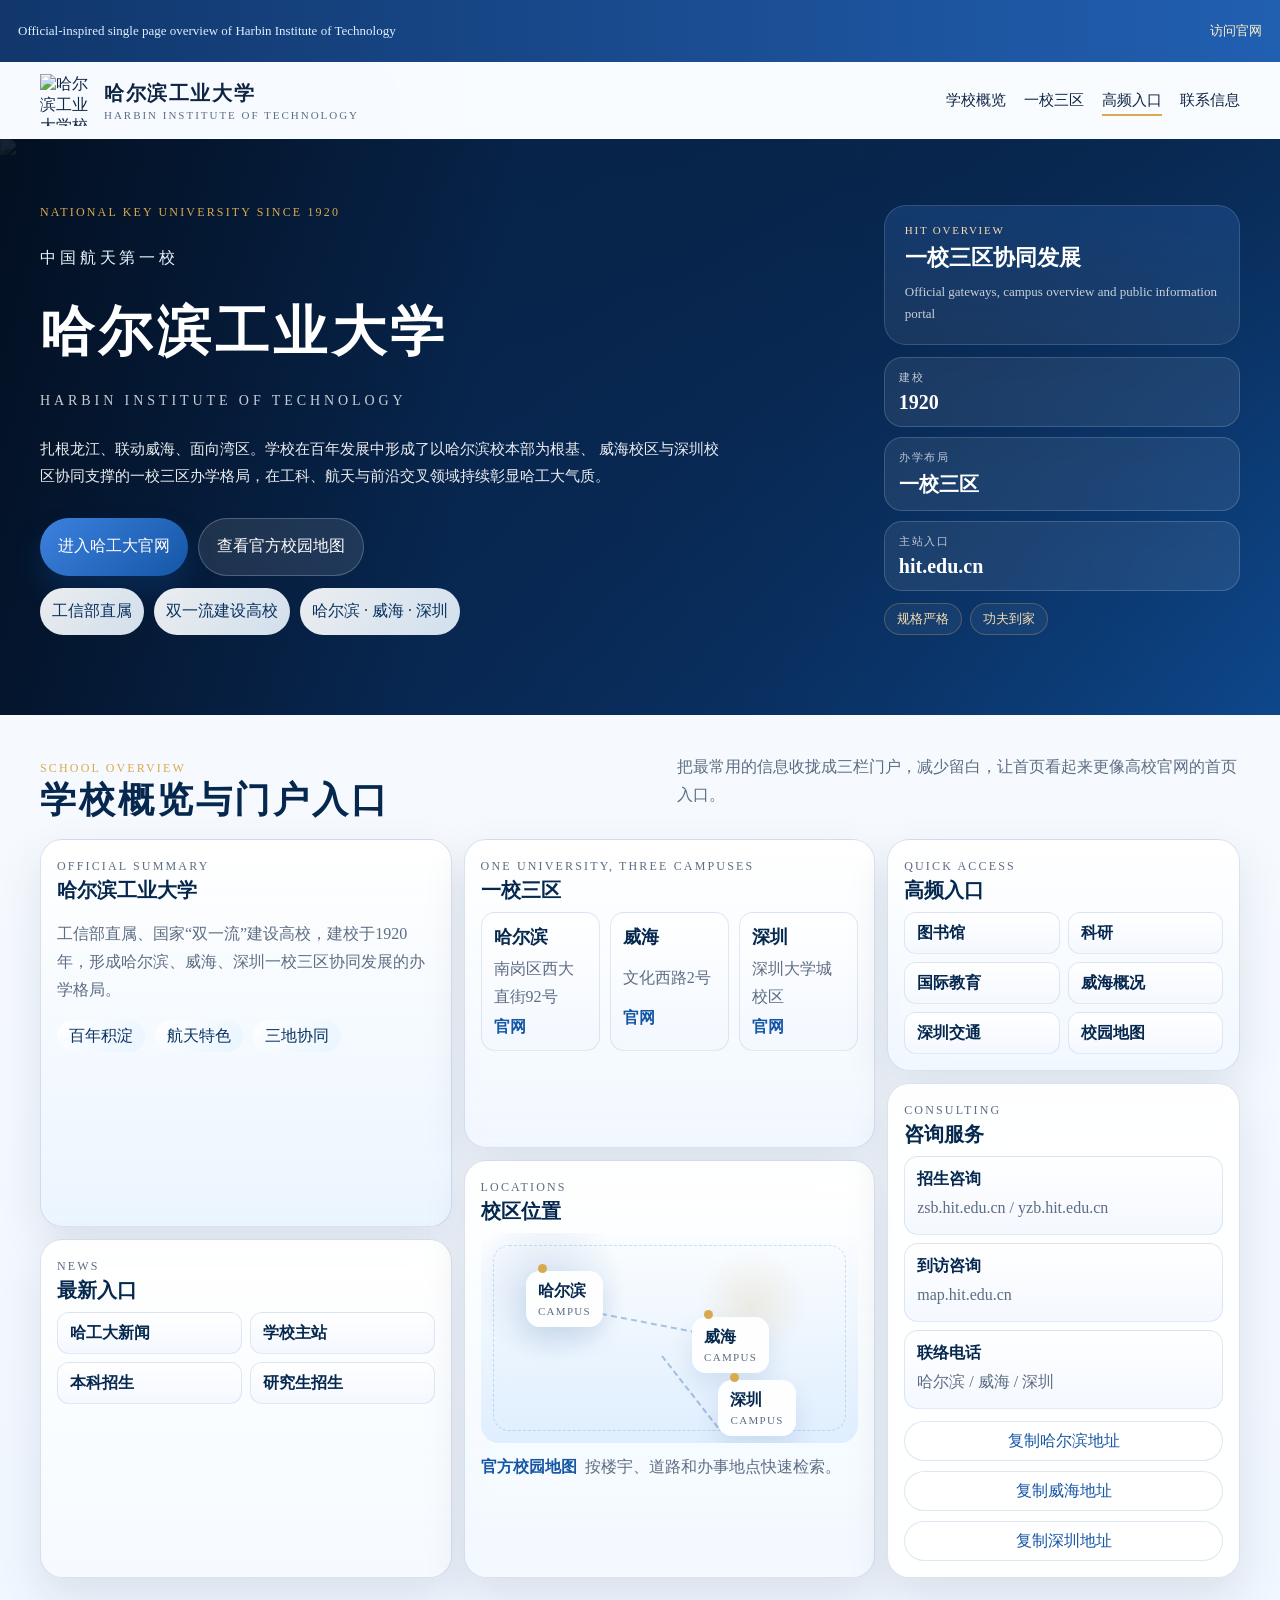
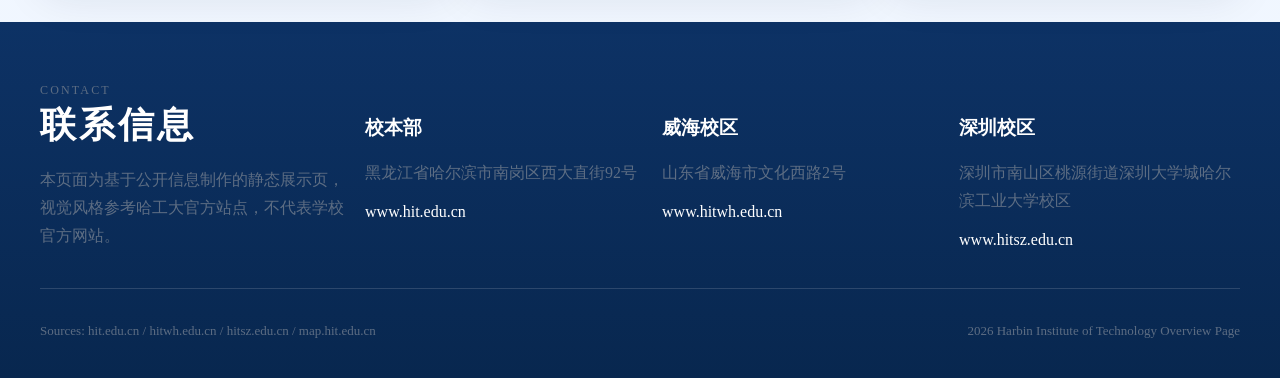
==== index.html @ 6b131be8 "Initial commit: HIT intro site" ====
<!DOCTYPE html>
<html lang="zh-CN">
<head>
  <meta charset="UTF-8">
  <meta name="viewport" content="width=device-width, initial-scale=1.0">
  <title>哈尔滨工业大学 | 一校三区总览</title>
  <meta
    name="description"
    content="基于哈尔滨工业大学官方公开信息与公开素材制作的一校三区宣传总览页，涵盖哈尔滨、威海、深圳三地校区。"
  >
  <link rel="preconnect" href="https://www.hit.edu.cn">
  <link rel="preconnect" href="https://www.hitwh.edu.cn">
  <link rel="preconnect" href="https://www.hitsz.edu.cn">
  <link rel="stylesheet" href="./style.css">
</head>
<body>
  <header class="site-header" id="top">
    <div class="topbar">
      <p>Official-inspired single page overview of Harbin Institute of Technology</p>
      <a href="https://www.hit.edu.cn/" target="_blank" rel="noreferrer">访问官网</a>
    </div>
    <div class="nav-shell">
      <a class="brand" href="#top" aria-label="哈尔滨工业大学首页">
        <img
          src="https://www.hit.edu.cn/_upload/site/00/ee/238/logo.png"
          alt="哈尔滨工业大学校徽"
        >
        <div class="brand-copy">
          <strong>哈尔滨工业大学</strong>
          <span>Harbin Institute of Technology</span>
        </div>
      </a>
      <button class="nav-toggle" type="button" aria-expanded="false" aria-controls="site-nav">
        <span></span>
        <span></span>
        <span></span>
      </button>
      <nav class="site-nav" id="site-nav" aria-label="主导航">
        <a href="#overview">学校概览</a>
        <a href="#campuses">一校三区</a>
        <a href="#services">高频入口</a>
        <a href="#contact">联系信息</a>
      </nav>
    </div>
  </header>

  <main>
    <section class="hero">
      <div class="hero-backdrop">
        <img
          src="https://www.hit.edu.cn/_upload/article/images/3a/12/6e92f5e040df91ce150f97f386da/81c88585-7622-4dee-89ce-8b0ad4e22928.jpg"
          alt="哈尔滨工业大学校园风貌"
        >
      </div>
      <div class="hero-overlay"></div>
      <div class="hero-grid"></div>
      <div class="hero-content section-shell">
        <div class="hero-copyblock">
          <p class="eyebrow">National Key University Since 1920</p>
          <p class="hero-kicker">中国航天第一校</p>
          <h1>哈尔滨工业大学</h1>
          <p class="hero-en">Harbin Institute of Technology</p>
          <p class="hero-copy">
            扎根龙江、联动威海、面向湾区。学校在百年发展中形成了以哈尔滨校本部为根基、
            威海校区与深圳校区协同支撑的一校三区办学格局，在工科、航天与前沿交叉领域持续彰显哈工大气质。
          </p>
          <div class="hero-actions">
            <a class="button button-primary" href="https://www.hit.edu.cn/" target="_blank" rel="noreferrer">进入哈工大官网</a>
            <a class="button button-secondary" href="https://map.hit.edu.cn/" target="_blank" rel="noreferrer">查看官方校园地图</a>
          </div>
          <div class="hero-badges">
            <span>工信部直属</span>
            <span>双一流建设高校</span>
            <span>哈尔滨 · 威海 · 深圳</span>
          </div>
        </div>
        <aside class="hero-aside">
          <div class="hero-plaque">
            <p>HIT Overview</p>
            <strong>一校三区协同发展</strong>
            <span>Official gateways, campus overview and public information portal</span>
          </div>
          <dl class="hero-metrics">
            <div>
              <dt>建校</dt>
              <dd>1920</dd>
            </div>
            <div>
              <dt>办学布局</dt>
              <dd>一校三区</dd>
            </div>
            <div>
              <dt>主站入口</dt>
              <dd>hit.edu.cn</dd>
            </div>
          </dl>
          <div class="hero-ribbon">
            <span>规格严格</span>
            <span>功夫到家</span>
          </div>
        </aside>
      </div>
    </section>

    <section class="section portal-hub" id="overview">
      <div class="section-shell">
        <div class="section-heading split compact-heading">
          <div>
            <p class="section-tag">School Overview</p>
            <h2>学校概览与门户入口</h2>
          </div>
          <p>把最常用的信息收拢成三栏门户，减少留白，让首页看起来更像高校官网的首页入口。</p>
        </div>
        <div class="portal-hub-grid">
          <div class="hub-column hub-left">
            <article class="hub-card intro-card">
              <p class="section-tag">Official Summary</p>
              <h3>哈尔滨工业大学</h3>
              <p>
                工信部直属、国家“双一流”建设高校，建校于1920年，形成哈尔滨、威海、深圳一校三区协同发展的办学格局。
              </p>
              <div class="hero-badges compact">
                <span>百年积淀</span>
                <span>航天特色</span>
                <span>三地协同</span>
              </div>
            </article>
            <article class="hub-card news-card">
              <p class="section-tag">News</p>
              <h3>最新入口</h3>
              <div class="mini-link-list">
                <a href="https://today.hit.edu.cn/" target="_blank" rel="noreferrer">哈工大新闻</a>
                <a href="https://www.hit.edu.cn/" target="_blank" rel="noreferrer">学校主站</a>
                <a href="https://zsb.hit.edu.cn/" target="_blank" rel="noreferrer">本科招生</a>
                <a href="https://yzb.hit.edu.cn/" target="_blank" rel="noreferrer">研究生招生</a>
              </div>
            </article>
          </div>

          <div class="hub-column hub-center" id="campuses">
            <article class="hub-card campus-overview-card">
              <p class="section-tag">One University, Three Campuses</p>
              <h3>一校三区</h3>
              <div class="campus-grid compact-campus">
                <div class="campus-chip">
                  <strong>哈尔滨</strong>
                  <span>南岗区西大直街92号</span>
                  <a href="https://www.hit.edu.cn/" target="_blank" rel="noreferrer">官网</a>
                </div>
                <div class="campus-chip">
                  <strong>威海</strong>
                  <span>文化西路2号</span>
                  <a href="https://www.hitwh.edu.cn/" target="_blank" rel="noreferrer">官网</a>
                </div>
                <div class="campus-chip">
                  <strong>深圳</strong>
                  <span>深圳大学城校区</span>
                  <a href="https://www.hitsz.edu.cn/" target="_blank" rel="noreferrer">官网</a>
                </div>
              </div>
            </article>
            <article class="hub-card map-card compact-map" id="locations">
              <p class="section-tag">Locations</p>
              <h3>校区位置</h3>
              <div class="map-surface compact-surface" aria-hidden="true">
                <span class="route route-one"></span>
                <span class="route route-two"></span>
                <div class="map-node harbin">
                  <strong>哈尔滨</strong>
                  <span>Campus</span>
                </div>
                <div class="map-node weihai">
                  <strong>威海</strong>
                  <span>Campus</span>
                </div>
                <div class="map-node shenzhen">
                  <strong>深圳</strong>
                  <span>Campus</span>
                </div>
              </div>
              <div class="map-notes compact-notes">
                <a href="https://map.hit.edu.cn/" target="_blank" rel="noreferrer">官方校园地图</a>
                <span>按楼宇、道路和办事地点快速检索。</span>
              </div>
            </article>
          </div>

          <div class="hub-column hub-right" id="services">
            <article class="hub-card service-card">
              <p class="section-tag">Quick Access</p>
              <h3>高频入口</h3>
              <div class="quick-grid">
                <a href="https://lib.hit.edu.cn/" target="_blank" rel="noreferrer">图书馆</a>
                <a href="https://keyan.hit.edu.cn/" target="_blank" rel="noreferrer">科研</a>
                <a href="https://www.international.hit.edu.cn/" target="_blank" rel="noreferrer">国际教育</a>
                <a href="https://www.hitwh.edu.cn/xqgk/list.htm" target="_blank" rel="noreferrer">威海概况</a>
                <a href="https://www.hitsz.edu.cn/main.htm" target="_blank" rel="noreferrer">深圳交通</a>
                <a href="https://map.hit.edu.cn/" target="_blank" rel="noreferrer">校园地图</a>
              </div>
            </article>
            <article class="hub-card consult-card">
              <p class="section-tag">Consulting</p>
              <h3>咨询服务</h3>
              <div class="service-list compact-list">
                <div>
                  <strong>招生咨询</strong>
                  <span>zsb.hit.edu.cn / yzb.hit.edu.cn</span>
                </div>
                <div>
                  <strong>到访咨询</strong>
                  <span>map.hit.edu.cn</span>
                </div>
                <div>
                  <strong>联络电话</strong>
                  <span>哈尔滨 / 威海 / 深圳</span>
                </div>
              </div>
              <div class="campus-links compact-links">
                <button class="text-action copy-address" type="button" data-address="黑龙江省哈尔滨市南岗区西大直街92号">复制哈尔滨地址</button>
                <button class="text-action copy-address" type="button" data-address="山东省威海市文化西路2号">复制威海地址</button>
                <button class="text-action copy-address" type="button" data-address="深圳市南山区桃源街道深圳大学城哈尔滨工业大学校区">复制深圳地址</button>
              </div>
            </article>
          </div>
        </div>
      </div>
    </section>
  </main>

  <footer class="site-footer" id="contact">
    <div class="section-shell footer-grid">
      <div>
        <p class="section-tag">Contact</p>
        <h2>联系信息</h2>
        <p>
          本页面为基于公开信息制作的静态展示页，视觉风格参考哈工大官方站点，不代表学校官方网站。
        </p>
      </div>
      <div class="footer-column">
        <h3>校本部</h3>
        <p>黑龙江省哈尔滨市南岗区西大直街92号</p>
        <a href="https://www.hit.edu.cn/" target="_blank" rel="noreferrer">www.hit.edu.cn</a>
      </div>
      <div class="footer-column">
        <h3>威海校区</h3>
        <p>山东省威海市文化西路2号</p>
        <a href="https://www.hitwh.edu.cn/" target="_blank" rel="noreferrer">www.hitwh.edu.cn</a>
      </div>
      <div class="footer-column">
        <h3>深圳校区</h3>
        <p>深圳市南山区桃源街道深圳大学城哈尔滨工业大学校区</p>
        <a href="https://www.hitsz.edu.cn/" target="_blank" rel="noreferrer">www.hitsz.edu.cn</a>
      </div>
    </div>
    <div class="footer-bottom section-shell">
      <p>Sources: hit.edu.cn / hitwh.edu.cn / hitsz.edu.cn / map.hit.edu.cn</p>
      <p><span id="year"></span> Harbin Institute of Technology Overview Page</p>
    </div>
  </footer>

  <button class="back-to-top" type="button" aria-label="回到顶部">TOP</button>

  <script src="./script.js"></script>
</body>
</html>
---- style.css ----
:root {
  --hit-blue: #1556a6;
  --hit-blue-deep: #06284f;
  --hit-blue-soft: #3c81de;
  --hit-gold: #d9a94f;
  --hit-gold-soft: #f6ddb0;
  --hit-cyan: #48bfd9;
  --ink: #102543;
  --muted: #5d6d83;
  --line: rgba(14, 62, 125, 0.14);
  --surface: rgba(255, 255, 255, 0.92);
  --surface-strong: #ffffff;
  --shadow: 0 18px 44px rgba(10, 30, 60, 0.10);
  --radius-lg: 22px;
  --radius-md: 16px;
  --shell: min(1200px, calc(100vw - 28px));
}

* { box-sizing: border-box; }
html { scroll-behavior: smooth; }
body {
  margin: 0;
  color: var(--ink);
  font-family: "Noto Serif SC", "Source Han Serif SC", "Songti SC", "STSong", serif;
  background:
    radial-gradient(circle at 14% 8%, rgba(60, 129, 222, 0.18), transparent 24%),
    radial-gradient(circle at 84% 12%, rgba(72, 191, 217, 0.14), transparent 20%),
    linear-gradient(180deg, #fbfdff 0%, #eef5ff 100%);
}
a { color: inherit; text-decoration: none; }
img { display: block; max-width: 100%; }
button { font: inherit; }

.section-shell {
  width: var(--shell);
  margin: 0 auto;
}

.topbar {
  display: flex;
  justify-content: space-between;
  align-items: center;
  gap: 16px;
  padding: 10px 18px;
  font-size: 13px;
  color: #def0ff;
  background: linear-gradient(90deg, #11376c, #215fb1);
}
.topbar a { color: #fff2c5; }

.site-header {
  position: sticky;
  top: 0;
  z-index: 20;
  backdrop-filter: blur(16px);
  background: rgba(249, 252, 255, 0.92);
  border-bottom: 1px solid rgba(255, 255, 255, 0.6);
}

.nav-shell {
  width: var(--shell);
  margin: 0 auto;
  display: flex;
  align-items: center;
  justify-content: space-between;
  gap: 18px;
  padding: 12px 0;
}

.brand {
  display: flex;
  align-items: center;
  gap: 12px;
}
.brand img {
  width: 52px;
  height: 52px;
  object-fit: contain;
}
.brand-copy {
  display: flex;
  flex-direction: column;
  gap: 2px;
}
.brand-copy strong {
  font-size: 20px;
  letter-spacing: 0.08em;
}
.brand-copy span {
  font-size: 11px;
  color: var(--muted);
  letter-spacing: 0.18em;
  text-transform: uppercase;
}

.site-nav {
  display: flex;
  align-items: center;
  gap: 18px;
}
.site-nav a {
  position: relative;
  padding: 6px 0;
  font-size: 15px;
}
.site-nav a::after {
  content: "";
  position: absolute;
  left: 0;
  bottom: 0;
  width: 100%;
  height: 2px;
  background: var(--hit-gold);
  transform: scaleX(0);
  transform-origin: left;
  transition: transform 0.25s ease;
}
.site-nav a:hover::after, .site-nav a.is-current::after { transform: scaleX(1); }

.nav-toggle {
  display: none;
  width: 46px;
  height: 46px;
  border: 0;
  border-radius: 50%;
  background: rgba(21, 86, 166, 0.08);
}
.nav-toggle span {
  display: block;
  width: 20px;
  height: 2px;
  margin: 4px auto;
  background: var(--hit-blue);
}

.hero {
  position: relative;
  min-height: 64vh;
  overflow: hidden;
  background: linear-gradient(145deg, #041427, #0a2f5d 58%, #0f4f99);
}
.hero-backdrop,
.hero-overlay,
.hero-grid,
.hero-backdrop img { position: absolute; inset: 0; }
.hero-backdrop img {
  width: 100%;
  height: 100%;
  object-fit: cover;
  filter: saturate(0.95) contrast(1.06) brightness(0.92);
}
.hero-overlay {
  background:
    linear-gradient(100deg, rgba(3, 15, 33, 0.9) 0%, rgba(7, 37, 78, 0.72) 38%, rgba(7, 37, 78, 0.18) 100%),
    linear-gradient(180deg, rgba(2, 8, 17, 0.1), transparent 60%);
}
.hero-grid {
  background:
    linear-gradient(rgba(255,255,255,0.08) 1px, transparent 1px),
    linear-gradient(90deg, rgba(255,255,255,0.08) 1px, transparent 1px);
  background-size: 78px 78px;
  mask-image: linear-gradient(180deg, rgba(0,0,0,.34), transparent 82%);
  opacity: 0.16;
}
.hero-content {
  position: relative;
  z-index: 1;
  display: grid;
  grid-template-columns: minmax(0, 1.2fr) minmax(300px, 0.52fr);
  gap: 22px;
  align-content: center;
  padding: 66px 0 52px;
  color: #fff;
}
.hero-copyblock { display: grid; gap: 12px; }
.hero-aside { display: grid; gap: 12px; align-content: end; }
.eyebrow, .section-tag {
  margin: 0;
  color: var(--hit-gold);
  letter-spacing: 0.18em;
  text-transform: uppercase;
  font-size: 12px;
}
.hero-kicker {
  margin: 0;
  font-size: 16px;
  letter-spacing: 0.24em;
  color: #ebf6ff;
}
.hero h1, .section-heading h2, .site-footer h2 {
  margin: 0;
  font-size: clamp(30px, 4.4vw, 54px);
  font-weight: 700;
  letter-spacing: 0.08em;
}
.hero-en {
  margin: -4px 0 0;
  font-size: 14px;
  letter-spacing: 0.28em;
  text-transform: uppercase;
  color: rgba(255,255,255,0.78);
}
.hero-copy {
  width: min(680px, 100%);
  margin: 0;
  font-size: 15px;
  line-height: 1.82;
  color: rgba(255,255,255,0.92);
}
.hero-actions, .hero-badges, .campus-links, .consult-links, .compact-links {
  display: flex;
  flex-wrap: wrap;
  gap: 10px;
}
.button {
  display: inline-flex;
  align-items: center;
  justify-content: center;
  min-height: 42px;
  padding: 0 18px;
  border-radius: 999px;
  transition: transform .25s ease, background .25s ease, color .25s ease;
}
.button:hover { transform: translateY(-2px); }
.button-primary {
  color: #fff;
  background: linear-gradient(135deg, #3c81de, #1556a6);
  box-shadow: 0 16px 28px rgba(21, 86, 166, 0.26);
}
.button-secondary {
  color: #fff;
  border: 1px solid rgba(255,255,255,0.22);
  background: rgba(255,255,255,0.10);
}
.hero-badges span {
  display: inline-flex;
  align-items: center;
  min-height: 32px;
  padding: 0 12px;
  border-radius: 999px;
  color: #0a3260;
  background: linear-gradient(135deg, rgba(255,255,255,0.92), rgba(231,244,255,0.9));
}
.hero-plaque {
  display: grid;
  gap: 8px;
  padding: 18px 20px;
  border: 1px solid rgba(255,255,255,0.14);
  border-radius: var(--radius-lg);
  background: linear-gradient(180deg, rgba(76,148,255,0.18), rgba(255,255,255,0.07));
  backdrop-filter: blur(12px);
}
.hero-plaque p, .hero-plaque span { margin: 0; }
.hero-plaque p {
  color: var(--hit-gold-soft);
  font-size: 11px;
  letter-spacing: 0.16em;
  text-transform: uppercase;
}
.hero-plaque strong {
  font-size: 22px;
  line-height: 1.3;
}
.hero-plaque span {
  color: rgba(255,255,255,0.76);
  line-height: 1.75;
  font-size: 13px;
}
.hero-metrics {
  display: grid;
  gap: 10px;
  margin: 0;
}
.hero-metrics div {
  padding: 12px 14px;
  border: 1px solid rgba(255,255,255,0.16);
  border-radius: 18px;
  background: rgba(255,255,255,0.08);
  backdrop-filter: blur(10px);
}
.hero-metrics dt {
  margin-bottom: 6px;
  font-size: 11px;
  letter-spacing: 0.16em;
  text-transform: uppercase;
  color: rgba(255,255,255,0.72);
}
.hero-metrics dd {
  margin: 0;
  font-size: 20px;
  font-weight: 700;
}
.hero-ribbon {
  display: flex;
  flex-wrap: wrap;
  gap: 8px;
}
.hero-ribbon span {
  display: inline-flex;
  align-items: center;
  min-height: 32px;
  padding: 0 12px;
  border-radius: 999px;
  border: 1px solid rgba(202,162,90,0.32);
  color: var(--hit-gold-soft);
  background: rgba(255,255,255,0.05);
  font-size: 13px;
}

.section { padding: 34px 0 44px; }
.section-heading { margin-bottom: 14px; }
.section-heading h2, .site-footer h2 {
  font-size: clamp(26px, 3vw, 36px);
  color: var(--hit-blue-deep);
}
.section-heading > p, .site-footer p, .hub-card p, .mini-link-list a, .service-list span, .map-notes span, .campus-chip span {
  line-height: 1.75;
  color: var(--muted);
}
.split {
  display: grid;
  grid-template-columns: 1.05fr 0.95fr;
  gap: 14px;
  align-items: end;
}
.compact-heading p { margin-top: 4px; }

.portal-hub-grid {
  display: grid;
  grid-template-columns: 1.05fr 1.05fr 0.9fr;
  gap: 12px;
}
.hub-column { display: grid; gap: 12px; }
.hub-card {
  padding: 16px;
  border: 1px solid var(--line);
  border-radius: var(--radius-lg);
  background: var(--surface);
  box-shadow: var(--shadow);
}
.hub-card h3 {
  margin: 0 0 8px;
  color: var(--hit-blue-deep);
  font-size: 20px;
}
.intro-card {
  min-height: 100%;
  background:
    linear-gradient(180deg, rgba(255,255,255,0.95), rgba(234,244,255,0.88));
}
.news-card {
  background:
    linear-gradient(180deg, rgba(255,255,255,0.95), rgba(246,250,255,0.88));
}
.mini-link-list {
  display: grid;
  grid-template-columns: repeat(2, minmax(0, 1fr));
  gap: 8px;
}
.mini-link-list a, .quick-grid a {
  display: flex;
  align-items: center;
  min-height: 42px;
  padding: 0 12px;
  border-radius: 12px;
  background: linear-gradient(180deg, #fff, #f4f8ff);
  border: 1px solid rgba(21, 86, 166, 0.12);
  color: var(--hit-blue-deep);
  font-weight: 700;
}
.mini-link-list a:hover, .quick-grid a:hover {
  background: linear-gradient(180deg, #eef5ff, #e5f1ff);
}
.hero-badges.compact { margin-top: 2px; }

.campus-overview-card { background: linear-gradient(180deg, rgba(255,255,255,0.95), rgba(241,247,255,0.88)); }
.compact-campus {
  display: grid;
  grid-template-columns: repeat(3, minmax(0, 1fr));
  gap: 10px;
  margin-top: 8px;
}
.campus-chip {
  display: grid;
  gap: 6px;
  padding: 12px;
  border-radius: 14px;
  background: linear-gradient(180deg, #fff, #f3f8ff);
  border: 1px solid rgba(21, 86, 166, 0.12);
}
.campus-chip strong {
  color: var(--hit-blue-deep);
  font-size: 18px;
}
.campus-chip a {
  color: var(--hit-blue);
  font-weight: 700;
}

.map-card { background: linear-gradient(180deg, rgba(255,255,255,0.95), rgba(242,249,255,0.88)); }
.compact-surface {
  min-height: 210px;
  margin-top: 8px;
}
.map-surface {
  position: relative;
  overflow: hidden;
  border-radius: 18px;
  background:
    radial-gradient(circle at 18% 26%, rgba(21,86,166,0.14), transparent 22%),
    radial-gradient(circle at 72% 34%, rgba(202,162,90,0.16), transparent 18%),
    linear-gradient(180deg, #fbfdff, #dfeefe);
}
.map-surface::before {
  content: "";
  position: absolute;
  inset: 12px;
  border: 1px dashed rgba(21,86,166,0.18);
  border-radius: 16px;
}
.route {
  position: absolute;
  border-top: 2px dashed rgba(21,86,166,0.32);
  transform-origin: left center;
}
.route-one { top: 35%; left: 24%; width: 34%; transform: rotate(11deg); }
.route-two { top: 58%; left: 48%; width: 24%; transform: rotate(52deg); }
.map-node {
  position: absolute;
  display: grid;
  gap: 3px;
  padding: 10px 12px;
  border-radius: 14px;
  background: rgba(255,255,255,0.95);
  box-shadow: 0 12px 24px rgba(13,59,120,0.10);
}
.map-node::before {
  content: "";
  position: absolute;
  left: 12px;
  top: -7px;
  width: 9px;
  height: 9px;
  border-radius: 50%;
  background: var(--hit-gold);
}
.map-node strong { color: var(--hit-blue-deep); }
.map-node span {
  color: var(--muted);
  font-size: 11px;
  letter-spacing: 0.12em;
  text-transform: uppercase;
}
.harbin { top: 18%; left: 12%; }
.weihai { top: 40%; left: 56%; }
.shenzhen { top: 70%; left: 63%; }
.compact-notes {
  display: flex;
  flex-wrap: wrap;
  gap: 8px;
  align-items: center;
  padding-top: 10px;
}
.compact-notes a {
  color: var(--hit-blue);
  font-weight: 700;
}

.service-card { background: linear-gradient(180deg, rgba(255,255,255,0.95), rgba(240,247,255,0.88)); }
.quick-grid {
  display: grid;
  grid-template-columns: repeat(2, minmax(0, 1fr));
  gap: 8px;
}
.service-list.compact-list {
  display: grid;
  gap: 8px;
  margin: 0 0 12px;
}
.service-list.compact-list > div {
  padding: 12px;
  border-radius: 14px;
  background: linear-gradient(180deg, #fff, #f4f8ff);
  border: 1px solid rgba(21, 86, 166, 0.12);
}
.service-list.compact-list strong {
  display: block;
  margin-bottom: 4px;
  color: var(--hit-blue-deep);
}
.compact-links button {
  flex: 1 1 100%;
}
.text-action {
  min-height: 40px;
  padding: 0 14px;
  border: 1px solid rgba(21, 86, 166, 0.14);
  border-radius: 999px;
  color: var(--hit-blue);
  background: rgba(255,255,255,0.9);
  cursor: pointer;
}
.text-action:hover, .text-action.is-success {
  color: #fff;
  background: var(--hit-blue);
  border-color: var(--hit-blue);
}

.site-footer {
  padding: 58px 0 22px;
  color: #d8e3f5;
  background: linear-gradient(180deg, #0d3265, #08274f);
}
.site-footer h2, .site-footer h3, .site-footer a { color: #fff; }
.footer-grid {
  display: grid;
  grid-template-columns: 1.1fr repeat(3, 1fr);
  gap: 16px;
  align-items: start;
}
.footer-column { padding-top: 16px; }
.footer-bottom {
  display: flex;
  justify-content: space-between;
  gap: 16px;
  padding-top: 18px;
  margin-top: 22px;
  border-top: 1px solid rgba(255,255,255,0.14);
  font-size: 13px;
}

.back-to-top {
  position: fixed;
  right: 18px;
  bottom: 18px;
  z-index: 18;
  width: 52px;
  height: 52px;
  border: 0;
  border-radius: 50%;
  color: #fff;
  background: linear-gradient(135deg, var(--hit-blue), var(--hit-blue-deep));
  box-shadow: 0 16px 34px rgba(8,39,79,0.28);
  opacity: 0;
  pointer-events: none;
  transform: translateY(10px);
  transition: opacity 0.25s ease, transform 0.25s ease;
  cursor: pointer;
}
.back-to-top.is-visible {
  opacity: 1;
  pointer-events: auto;
  transform: translateY(0);
}

.reveal {
  opacity: 0;
  transform: translateY(12px);
  transition: opacity 0.42s ease, transform 0.42s ease;
}
.reveal.is-visible {
  opacity: 1;
  transform: translateY(0);
}

@media (max-width: 1080px) {
  .portal-hub-grid,
  .footer-grid,
  .split,
  .hero-content {
    grid-template-columns: 1fr;
  }
  .compact-campus,
  .quick-grid,
  .mini-link-list {
    grid-template-columns: 1fr 1fr;
  }
  .hero-aside {
    grid-template-columns: repeat(2, minmax(0, 1fr));
  }
}

@media (max-width: 760px) {
  .topbar { display: none; }
  .nav-shell { padding: 10px 0; }
  .nav-toggle { display: block; }
  .site-nav {
    position: absolute;
    top: 100%;
    left: 14px;
    right: 14px;
    display: none;
    padding: 14px;
    border: 1px solid var(--line);
    border-radius: 18px;
    background: rgba(255,255,255,0.98);
    box-shadow: var(--shadow);
  }
  .site-nav.is-open { display: grid; gap: 12px; }
  .brand-copy strong { font-size: 18px; letter-spacing: 0.04em; }
  .hero { min-height: auto; }
  .hero-content {
    grid-template-columns: 1fr;
    padding: 88px 0 40px;
  }
  .hero-copy { font-size: 14px; }
  .hero-aside,
  .compact-campus,
  .quick-grid,
  .mini-link-list,
  .footer-grid {
    grid-template-columns: 1fr;
  }
  .section { padding: 28px 0 38px; }
  .portal-hub-grid { gap: 10px; }
  .hub-card { padding: 14px; }
  .compact-surface { min-height: 180px; }
  .footer-bottom { flex-direction: column; }
}
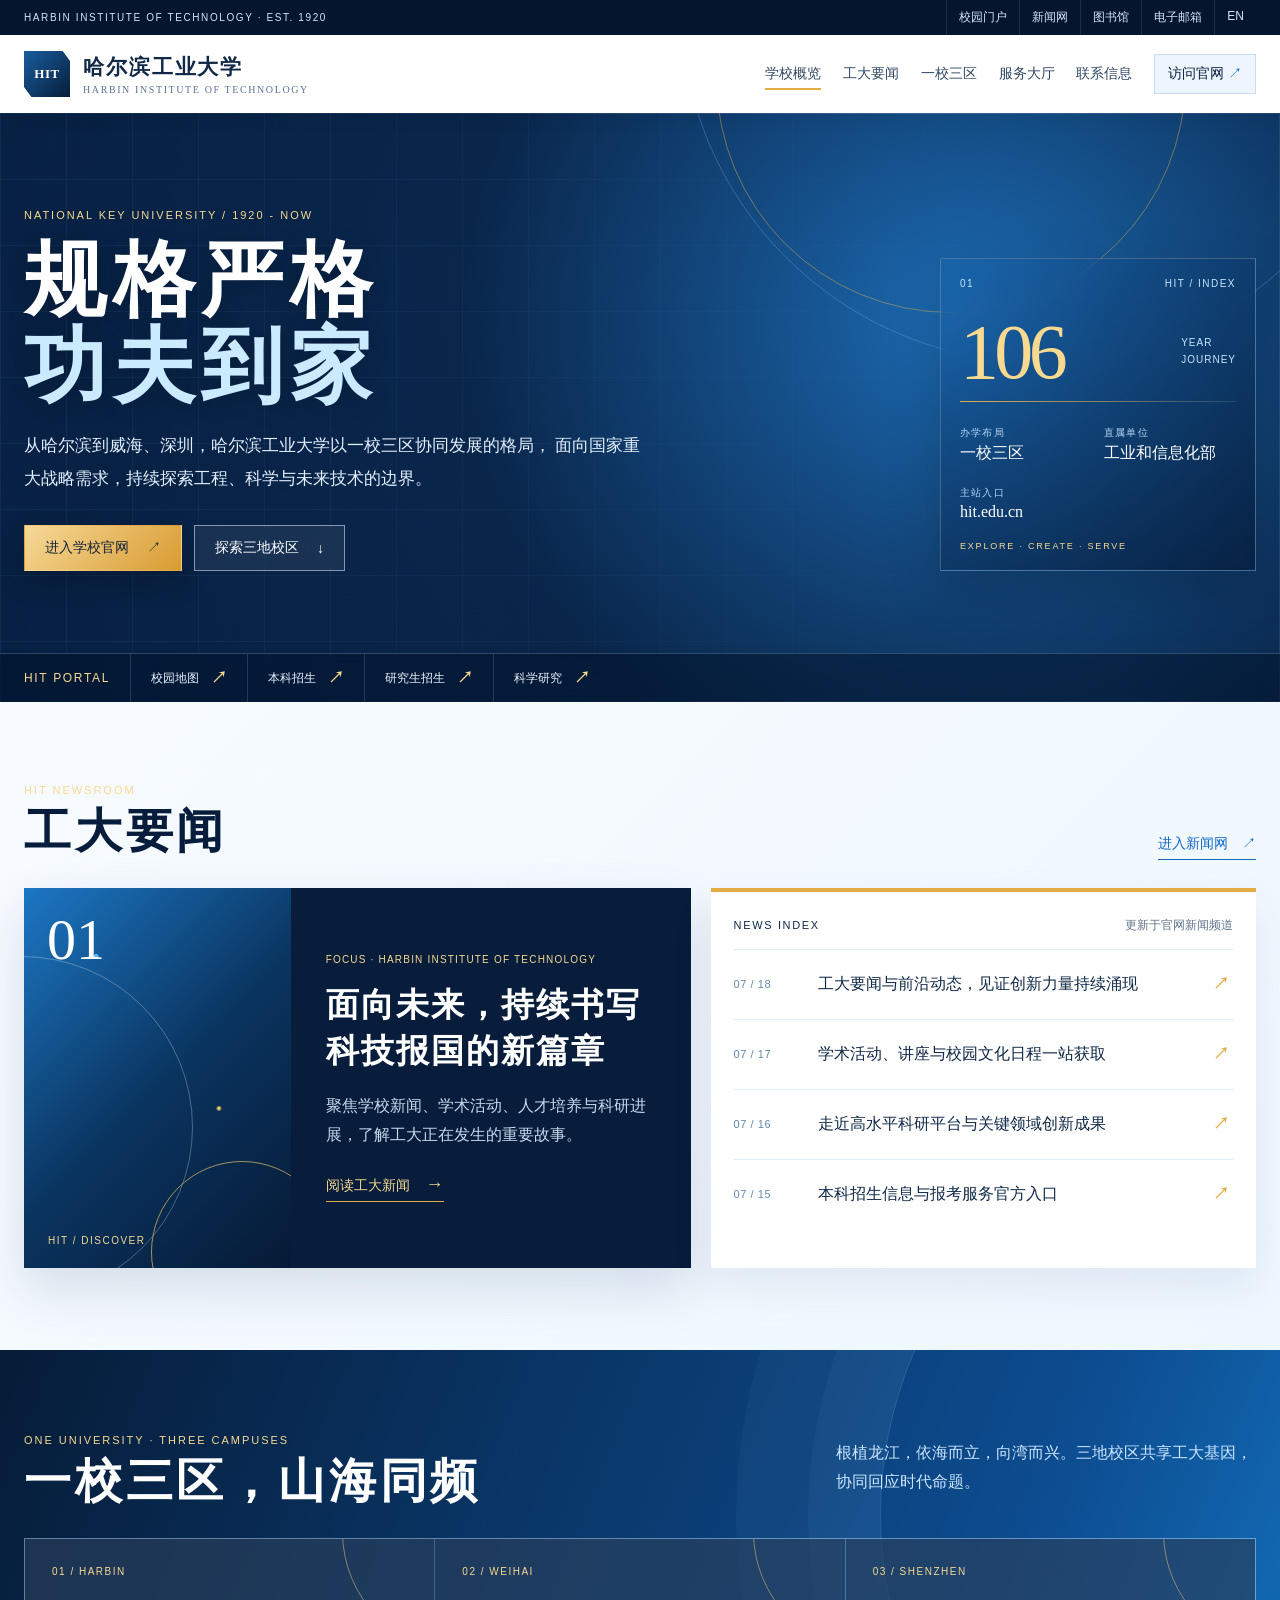
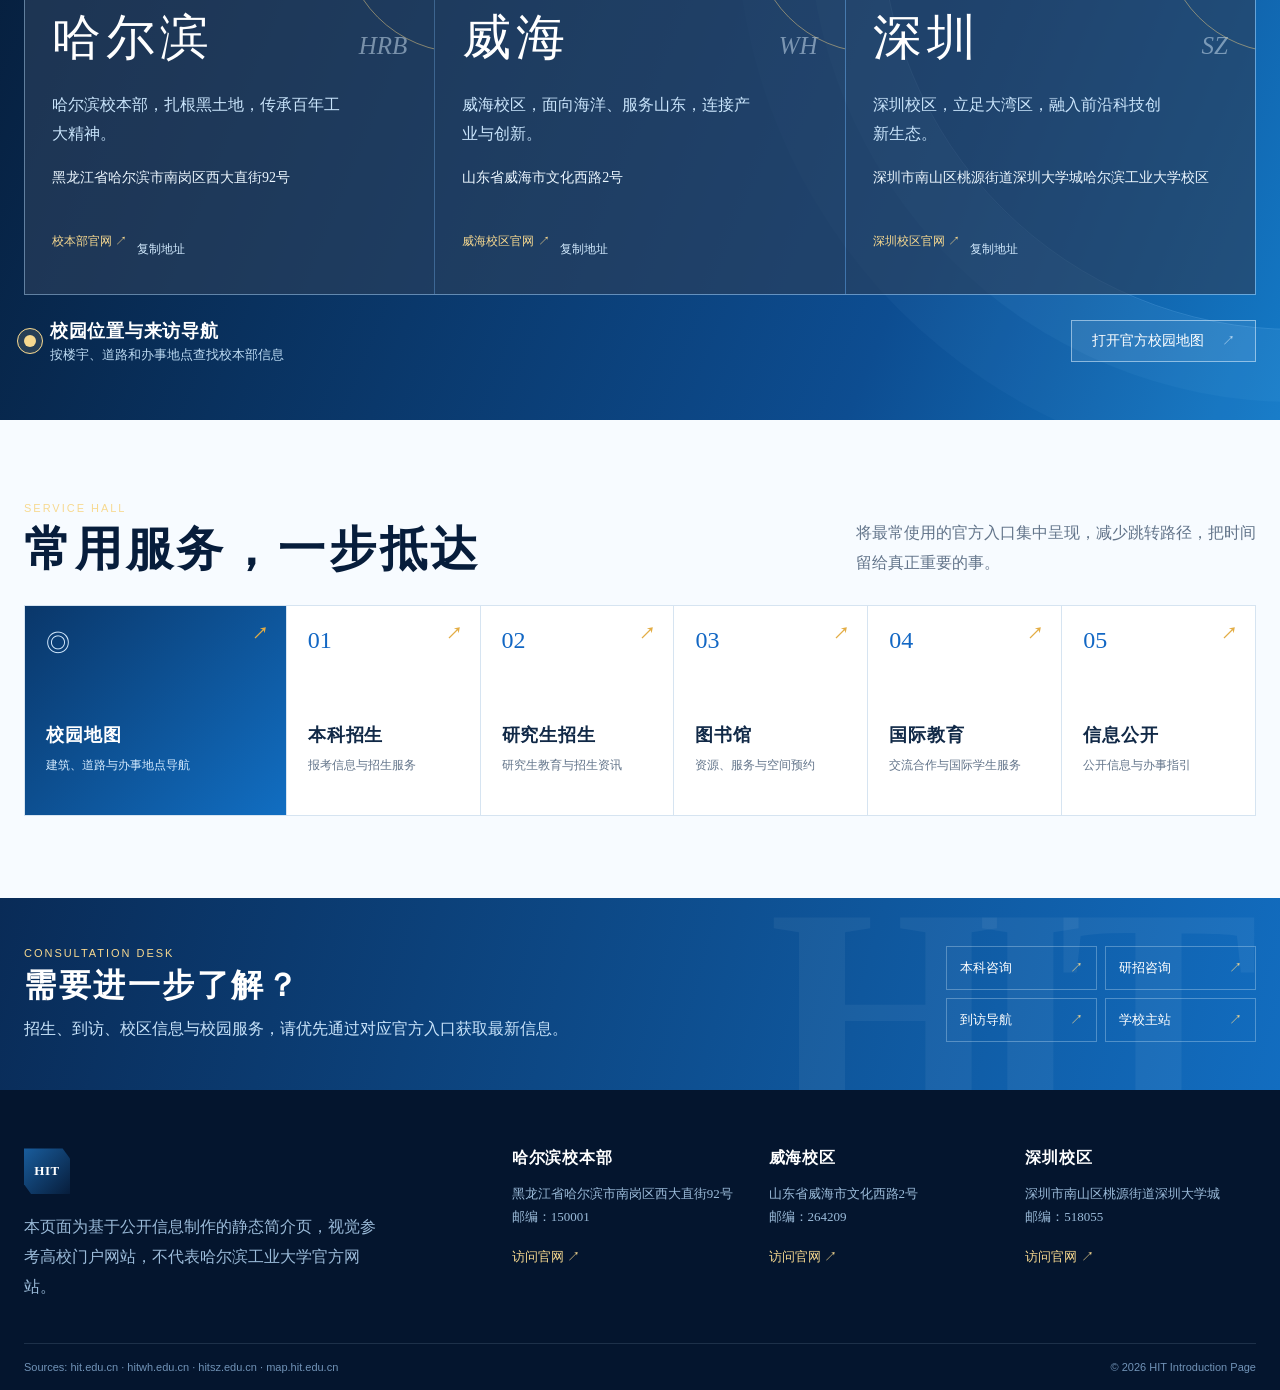
==== commit 54d5533a: "feat: redesign HIT intro as official-style portal" ====
--- a/index.html
+++ b/index.html
@@ -3,263 +3,297 @@
 <head>
   <meta charset="UTF-8">
   <meta name="viewport" content="width=device-width, initial-scale=1.0">
-  <title>哈尔滨工业大学 | 一校三区总览</title>
-  <meta
-    name="description"
-    content="基于哈尔滨工业大学官方公开信息与公开素材制作的一校三区宣传总览页，涵盖哈尔滨、威海、深圳三地校区。"
-  >
+  <meta name="description" content="哈尔滨工业大学一校三区静态简介页，汇集学校新闻、校区信息与官方服务入口。">
+  <meta name="theme-color" content="#071d3b">
+  <title>哈尔滨工业大学 | 一校三区</title>
   <link rel="preconnect" href="https://www.hit.edu.cn">
-  <link rel="preconnect" href="https://www.hitwh.edu.cn">
-  <link rel="preconnect" href="https://www.hitsz.edu.cn">
+  <link rel="icon" href="./favicon.svg" type="image/svg+xml">
+  <link rel="manifest" href="./site.webmanifest">
   <link rel="stylesheet" href="./style.css">
 </head>
 <body>
+  <a class="skip-link" href="#main-content">跳至主要内容</a>
+
   <header class="site-header" id="top">
-    <div class="topbar">
-      <p>Official-inspired single page overview of Harbin Institute of Technology</p>
-      <a href="https://www.hit.edu.cn/" target="_blank" rel="noreferrer">访问官网</a>
-    </div>
-    <div class="nav-shell">
-      <a class="brand" href="#top" aria-label="哈尔滨工业大学首页">
-        <img
-          src="https://www.hit.edu.cn/_upload/site/00/ee/238/logo.png"
-          alt="哈尔滨工业大学校徽"
-        >
-        <div class="brand-copy">
+    <div class="service-bar">
+      <div class="shell service-bar-inner">
+        <p>HARBIN INSTITUTE OF TECHNOLOGY · EST. 1920</p>
+        <nav aria-label="快捷服务">
+          <a href="https://i.hit.edu.cn/" target="_blank" rel="noreferrer">校园门户</a>
+          <a href="https://news.hit.edu.cn/" target="_blank" rel="noreferrer">新闻网</a>
+          <a href="https://lib.hit.edu.cn/" target="_blank" rel="noreferrer">图书馆</a>
+          <a href="https://mail.hit.edu.cn/" target="_blank" rel="noreferrer">电子邮箱</a>
+          <a href="https://en.hit.edu.cn/" target="_blank" rel="noreferrer">EN</a>
+        </nav>
+      </div>
+    </div>
+
+    <div class="portal-header shell">
+      <a class="brand" href="#top" aria-label="返回页首">
+        <span class="brand-mark" aria-hidden="true">HIT</span>
+        <span class="brand-name">
           <strong>哈尔滨工业大学</strong>
-          <span>Harbin Institute of Technology</span>
-        </div>
+          <small>Harbin Institute of Technology</small>
+        </span>
       </a>
-      <button class="nav-toggle" type="button" aria-expanded="false" aria-controls="site-nav">
-        <span></span>
-        <span></span>
-        <span></span>
+
+      <button class="nav-toggle" type="button" aria-expanded="false" aria-controls="portal-nav">
+        <span class="sr-only">打开导航</span>
+        <i></i><i></i><i></i>
       </button>
-      <nav class="site-nav" id="site-nav" aria-label="主导航">
+
+      <nav class="portal-nav" id="portal-nav" aria-label="主导航">
         <a href="#overview">学校概览</a>
+        <a href="#news">工大要闻</a>
         <a href="#campuses">一校三区</a>
-        <a href="#services">高频入口</a>
+        <a href="#services">服务大厅</a>
         <a href="#contact">联系信息</a>
+        <a class="nav-cta" href="https://www.hit.edu.cn/" target="_blank" rel="noreferrer">访问官网 <span aria-hidden="true">↗</span></a>
       </nav>
     </div>
   </header>
 
-  <main>
-    <section class="hero">
-      <div class="hero-backdrop">
-        <img
-          src="https://www.hit.edu.cn/_upload/article/images/3a/12/6e92f5e040df91ce150f97f386da/81c88585-7622-4dee-89ce-8b0ad4e22928.jpg"
-          alt="哈尔滨工业大学校园风貌"
-        >
-      </div>
-      <div class="hero-overlay"></div>
-      <div class="hero-grid"></div>
-      <div class="hero-content section-shell">
-        <div class="hero-copyblock">
-          <p class="eyebrow">National Key University Since 1920</p>
-          <p class="hero-kicker">中国航天第一校</p>
-          <h1>哈尔滨工业大学</h1>
-          <p class="hero-en">Harbin Institute of Technology</p>
-          <p class="hero-copy">
-            扎根龙江、联动威海、面向湾区。学校在百年发展中形成了以哈尔滨校本部为根基、
-            威海校区与深圳校区协同支撑的一校三区办学格局，在工科、航天与前沿交叉领域持续彰显哈工大气质。
+  <main id="main-content">
+    <section class="hero" id="overview" aria-labelledby="hero-title">
+      <div class="hero-media" aria-hidden="true">
+        <img src="https://www.hit.edu.cn/_upload/article/images/3a/12/6e92f5e040df91ce150f97f386da/81c88585-7622-4dee-89ce-8b0ad4e22928.jpg" alt="">
+      </div>
+      <div class="hero-grid" aria-hidden="true"></div>
+      <div class="hero-orbit orbit-one" aria-hidden="true"></div>
+      <div class="hero-orbit orbit-two" aria-hidden="true"></div>
+
+      <div class="shell hero-layout">
+        <div class="hero-copy" data-reveal>
+          <p class="kicker">NATIONAL KEY UNIVERSITY / 1920 - NOW</p>
+          <h1 id="hero-title">规格严格<br><em>功夫到家</em></h1>
+          <p class="hero-intro">
+            从哈尔滨到威海、深圳，哈尔滨工业大学以一校三区协同发展的格局，
+            面向国家重大战略需求，持续探索工程、科学与未来技术的边界。
           </p>
           <div class="hero-actions">
-            <a class="button button-primary" href="https://www.hit.edu.cn/" target="_blank" rel="noreferrer">进入哈工大官网</a>
-            <a class="button button-secondary" href="https://map.hit.edu.cn/" target="_blank" rel="noreferrer">查看官方校园地图</a>
-          </div>
-          <div class="hero-badges">
-            <span>工信部直属</span>
-            <span>双一流建设高校</span>
-            <span>哈尔滨 · 威海 · 深圳</span>
-          </div>
-        </div>
-        <aside class="hero-aside">
-          <div class="hero-plaque">
-            <p>HIT Overview</p>
-            <strong>一校三区协同发展</strong>
-            <span>Official gateways, campus overview and public information portal</span>
-          </div>
-          <dl class="hero-metrics">
-            <div>
-              <dt>建校</dt>
-              <dd>1920</dd>
-            </div>
-            <div>
-              <dt>办学布局</dt>
-              <dd>一校三区</dd>
-            </div>
-            <div>
-              <dt>主站入口</dt>
-              <dd>hit.edu.cn</dd>
-            </div>
+            <a class="button button-gold" href="https://www.hit.edu.cn/" target="_blank" rel="noreferrer">进入学校官网 <span aria-hidden="true">↗</span></a>
+            <a class="button button-ghost" href="#campuses">探索三地校区 <span aria-hidden="true">↓</span></a>
+          </div>
+        </div>
+
+        <aside class="hero-index" data-reveal aria-label="学校概览数据">
+          <div class="index-topline"><span>01</span><span>HIT / INDEX</span></div>
+          <div class="index-figure">
+            <strong>106</strong>
+            <span>YEAR<br>JOURNEY</span>
+          </div>
+          <div class="index-rule"></div>
+          <dl>
+            <div><dt>办学布局</dt><dd>一校三区</dd></div>
+            <div><dt>直属单位</dt><dd>工业和信息化部</dd></div>
+            <div><dt>主站入口</dt><dd>hit.edu.cn</dd></div>
           </dl>
-          <div class="hero-ribbon">
-            <span>规格严格</span>
-            <span>功夫到家</span>
-          </div>
+          <p class="index-note">EXPLORE · CREATE · SERVE</p>
         </aside>
       </div>
-    </section>
-
-    <section class="section portal-hub" id="overview">
-      <div class="section-shell">
-        <div class="section-heading split compact-heading">
+
+      <div class="hero-ticker" aria-label="快捷入口">
+        <div class="shell">
+          <span>HIT PORTAL</span>
+          <a href="https://map.hit.edu.cn/" target="_blank" rel="noreferrer">校园地图 <b>↗</b></a>
+          <a href="https://zsb.hit.edu.cn/" target="_blank" rel="noreferrer">本科招生 <b>↗</b></a>
+          <a href="https://yzb.hit.edu.cn/" target="_blank" rel="noreferrer">研究生招生 <b>↗</b></a>
+          <a href="https://keyan.hit.edu.cn/" target="_blank" rel="noreferrer">科学研究 <b>↗</b></a>
+        </div>
+      </div>
+    </section>
+
+    <section class="news-section section-space" id="news" aria-labelledby="news-title">
+      <div class="shell">
+        <div class="section-heading editorial-heading" data-reveal>
           <div>
-            <p class="section-tag">School Overview</p>
-            <h2>学校概览与门户入口</h2>
-          </div>
-          <p>把最常用的信息收拢成三栏门户，减少留白，让首页看起来更像高校官网的首页入口。</p>
-        </div>
-        <div class="portal-hub-grid">
-          <div class="hub-column hub-left">
-            <article class="hub-card intro-card">
-              <p class="section-tag">Official Summary</p>
-              <h3>哈尔滨工业大学</h3>
-              <p>
-                工信部直属、国家“双一流”建设高校，建校于1920年，形成哈尔滨、威海、深圳一校三区协同发展的办学格局。
-              </p>
-              <div class="hero-badges compact">
-                <span>百年积淀</span>
-                <span>航天特色</span>
-                <span>三地协同</span>
-              </div>
-            </article>
-            <article class="hub-card news-card">
-              <p class="section-tag">News</p>
-              <h3>最新入口</h3>
-              <div class="mini-link-list">
-                <a href="https://today.hit.edu.cn/" target="_blank" rel="noreferrer">哈工大新闻</a>
-                <a href="https://www.hit.edu.cn/" target="_blank" rel="noreferrer">学校主站</a>
-                <a href="https://zsb.hit.edu.cn/" target="_blank" rel="noreferrer">本科招生</a>
-                <a href="https://yzb.hit.edu.cn/" target="_blank" rel="noreferrer">研究生招生</a>
-              </div>
-            </article>
-          </div>
-
-          <div class="hub-column hub-center" id="campuses">
-            <article class="hub-card campus-overview-card">
-              <p class="section-tag">One University, Three Campuses</p>
-              <h3>一校三区</h3>
-              <div class="campus-grid compact-campus">
-                <div class="campus-chip">
-                  <strong>哈尔滨</strong>
-                  <span>南岗区西大直街92号</span>
-                  <a href="https://www.hit.edu.cn/" target="_blank" rel="noreferrer">官网</a>
-                </div>
-                <div class="campus-chip">
-                  <strong>威海</strong>
-                  <span>文化西路2号</span>
-                  <a href="https://www.hitwh.edu.cn/" target="_blank" rel="noreferrer">官网</a>
-                </div>
-                <div class="campus-chip">
-                  <strong>深圳</strong>
-                  <span>深圳大学城校区</span>
-                  <a href="https://www.hitsz.edu.cn/" target="_blank" rel="noreferrer">官网</a>
-                </div>
-              </div>
-            </article>
-            <article class="hub-card map-card compact-map" id="locations">
-              <p class="section-tag">Locations</p>
-              <h3>校区位置</h3>
-              <div class="map-surface compact-surface" aria-hidden="true">
-                <span class="route route-one"></span>
-                <span class="route route-two"></span>
-                <div class="map-node harbin">
-                  <strong>哈尔滨</strong>
-                  <span>Campus</span>
-                </div>
-                <div class="map-node weihai">
-                  <strong>威海</strong>
-                  <span>Campus</span>
-                </div>
-                <div class="map-node shenzhen">
-                  <strong>深圳</strong>
-                  <span>Campus</span>
-                </div>
-              </div>
-              <div class="map-notes compact-notes">
-                <a href="https://map.hit.edu.cn/" target="_blank" rel="noreferrer">官方校园地图</a>
-                <span>按楼宇、道路和办事地点快速检索。</span>
-              </div>
-            </article>
-          </div>
-
-          <div class="hub-column hub-right" id="services">
-            <article class="hub-card service-card">
-              <p class="section-tag">Quick Access</p>
-              <h3>高频入口</h3>
-              <div class="quick-grid">
-                <a href="https://lib.hit.edu.cn/" target="_blank" rel="noreferrer">图书馆</a>
-                <a href="https://keyan.hit.edu.cn/" target="_blank" rel="noreferrer">科研</a>
-                <a href="https://www.international.hit.edu.cn/" target="_blank" rel="noreferrer">国际教育</a>
-                <a href="https://www.hitwh.edu.cn/xqgk/list.htm" target="_blank" rel="noreferrer">威海概况</a>
-                <a href="https://www.hitsz.edu.cn/main.htm" target="_blank" rel="noreferrer">深圳交通</a>
-                <a href="https://map.hit.edu.cn/" target="_blank" rel="noreferrer">校园地图</a>
-              </div>
-            </article>
-            <article class="hub-card consult-card">
-              <p class="section-tag">Consulting</p>
-              <h3>咨询服务</h3>
-              <div class="service-list compact-list">
-                <div>
-                  <strong>招生咨询</strong>
-                  <span>zsb.hit.edu.cn / yzb.hit.edu.cn</span>
-                </div>
-                <div>
-                  <strong>到访咨询</strong>
-                  <span>map.hit.edu.cn</span>
-                </div>
-                <div>
-                  <strong>联络电话</strong>
-                  <span>哈尔滨 / 威海 / 深圳</span>
-                </div>
-              </div>
-              <div class="campus-links compact-links">
-                <button class="text-action copy-address" type="button" data-address="黑龙江省哈尔滨市南岗区西大直街92号">复制哈尔滨地址</button>
-                <button class="text-action copy-address" type="button" data-address="山东省威海市文化西路2号">复制威海地址</button>
-                <button class="text-action copy-address" type="button" data-address="深圳市南山区桃源街道深圳大学城哈尔滨工业大学校区">复制深圳地址</button>
-              </div>
-            </article>
-          </div>
+            <p class="section-label">HIT NEWSROOM</p>
+            <h2 id="news-title">工大要闻</h2>
+          </div>
+          <a class="text-link" href="https://news.hit.edu.cn/" target="_blank" rel="noreferrer">进入新闻网 <span aria-hidden="true">↗</span></a>
+        </div>
+
+        <div class="news-layout">
+          <article class="lead-story" data-reveal>
+            <div class="story-visual">
+              <span class="story-number">01</span>
+              <span class="story-caption">HIT / DISCOVER</span>
+            </div>
+            <div class="lead-story-content">
+              <p class="story-meta">FOCUS · HARBIN INSTITUTE OF TECHNOLOGY</p>
+              <h3>面向未来，持续书写科技报国的新篇章</h3>
+              <p>聚焦学校新闻、学术活动、人才培养与科研进展，了解工大正在发生的重要故事。</p>
+              <a class="story-link" href="https://news.hit.edu.cn/" target="_blank" rel="noreferrer">阅读工大新闻 <span aria-hidden="true">→</span></a>
+            </div>
+          </article>
+
+          <div class="headline-panel" data-reveal>
+            <div class="headline-panel-top">
+              <p>NEWS INDEX</p>
+              <span>更新于官网新闻频道</span>
+            </div>
+            <ol class="headline-list">
+              <li>
+                <a href="https://news.hit.edu.cn/" target="_blank" rel="noreferrer">
+                  <time datetime="2026-07">07 / 18</time>
+                  <span>工大要闻与前沿动态，见证创新力量持续涌现</span>
+                  <b aria-hidden="true">↗</b>
+                </a>
+              </li>
+              <li>
+                <a href="https://today.hit.edu.cn/" target="_blank" rel="noreferrer">
+                  <time datetime="2026-07">07 / 17</time>
+                  <span>学术活动、讲座与校园文化日程一站获取</span>
+                  <b aria-hidden="true">↗</b>
+                </a>
+              </li>
+              <li>
+                <a href="https://keyan.hit.edu.cn/" target="_blank" rel="noreferrer">
+                  <time datetime="2026-07">07 / 16</time>
+                  <span>走近高水平科研平台与关键领域创新成果</span>
+                  <b aria-hidden="true">↗</b>
+                </a>
+              </li>
+              <li>
+                <a href="https://zsb.hit.edu.cn/" target="_blank" rel="noreferrer">
+                  <time datetime="2026-07">07 / 15</time>
+                  <span>本科招生信息与报考服务官方入口</span>
+                  <b aria-hidden="true">↗</b>
+                </a>
+              </li>
+            </ol>
+          </div>
+        </div>
+      </div>
+    </section>
+
+    <section class="campus-feature" id="campuses" aria-labelledby="campus-title">
+      <div class="campus-rings" aria-hidden="true"></div>
+      <div class="shell">
+        <div class="section-heading on-dark" data-reveal>
+          <div>
+            <p class="section-label">ONE UNIVERSITY · THREE CAMPUSES</p>
+            <h2 id="campus-title">一校三区，山海同频</h2>
+          </div>
+          <p>根植龙江，依海而立，向湾而兴。三地校区共享工大基因，协同回应时代命题。</p>
+        </div>
+
+        <div class="campus-rail">
+          <article class="campus-card harbin-card" data-reveal>
+            <p class="campus-seq">01 / HARBIN</p>
+            <div class="campus-city"><span>哈尔滨</span><i>HRB</i></div>
+            <p>哈尔滨校本部，扎根黑土地，传承百年工大精神。</p>
+            <address>黑龙江省哈尔滨市南岗区西大直街92号</address>
+            <div class="campus-actions">
+              <a href="https://www.hit.edu.cn/" target="_blank" rel="noreferrer">校本部官网 ↗</a>
+              <button class="copy-address" type="button" data-address="黑龙江省哈尔滨市南岗区西大直街92号">复制地址</button>
+            </div>
+          </article>
+
+          <article class="campus-card weihai-card" data-reveal>
+            <p class="campus-seq">02 / WEIHAI</p>
+            <div class="campus-city"><span>威海</span><i>WH</i></div>
+            <p>威海校区，面向海洋、服务山东，连接产业与创新。</p>
+            <address>山东省威海市文化西路2号</address>
+            <div class="campus-actions">
+              <a href="https://www.hitwh.edu.cn/" target="_blank" rel="noreferrer">威海校区官网 ↗</a>
+              <button class="copy-address" type="button" data-address="山东省威海市文化西路2号">复制地址</button>
+            </div>
+          </article>
+
+          <article class="campus-card shenzhen-card" data-reveal>
+            <p class="campus-seq">03 / SHENZHEN</p>
+            <div class="campus-city"><span>深圳</span><i>SZ</i></div>
+            <p>深圳校区，立足大湾区，融入前沿科技创新生态。</p>
+            <address>深圳市南山区桃源街道深圳大学城哈尔滨工业大学校区</address>
+            <div class="campus-actions">
+              <a href="https://www.hitsz.edu.cn/" target="_blank" rel="noreferrer">深圳校区官网 ↗</a>
+              <button class="copy-address" type="button" data-address="深圳市南山区桃源街道深圳大学城哈尔滨工业大学校区">复制地址</button>
+            </div>
+          </article>
+        </div>
+
+        <div class="campus-map-link" data-reveal>
+          <span class="map-pulse" aria-hidden="true"></span>
+          <p><strong>校园位置与来访导航</strong><span>按楼宇、道路和办事地点查找校本部信息</span></p>
+          <a class="button button-outline-light" href="https://map.hit.edu.cn/" target="_blank" rel="noreferrer">打开官方校园地图 <span aria-hidden="true">↗</span></a>
+        </div>
+      </div>
+    </section>
+
+    <section class="service-hall section-space" id="services" aria-labelledby="service-title">
+      <div class="shell">
+        <div class="service-header" data-reveal>
+          <div>
+            <p class="section-label">SERVICE HALL</p>
+            <h2 id="service-title">常用服务，一步抵达</h2>
+          </div>
+          <p>将最常使用的官方入口集中呈现，减少跳转路径，把时间留给真正重要的事。</p>
+        </div>
+
+        <div class="service-grid">
+          <a class="service-card featured-service" href="https://map.hit.edu.cn/" target="_blank" rel="noreferrer" data-reveal>
+            <span class="service-icon">◎</span>
+            <span class="service-name">校园地图</span>
+            <span class="service-desc">建筑、道路与办事地点导航</span>
+            <b>↗</b>
+          </a>
+          <a class="service-card" href="https://zsb.hit.edu.cn/" target="_blank" rel="noreferrer" data-reveal>
+            <span class="service-icon">01</span><span class="service-name">本科招生</span><span class="service-desc">报考信息与招生服务</span><b>↗</b>
+          </a>
+          <a class="service-card" href="https://yzb.hit.edu.cn/" target="_blank" rel="noreferrer" data-reveal>
+            <span class="service-icon">02</span><span class="service-name">研究生招生</span><span class="service-desc">研究生教育与招生资讯</span><b>↗</b>
+          </a>
+          <a class="service-card" href="https://lib.hit.edu.cn/" target="_blank" rel="noreferrer" data-reveal>
+            <span class="service-icon">03</span><span class="service-name">图书馆</span><span class="service-desc">资源、服务与空间预约</span><b>↗</b>
+          </a>
+          <a class="service-card" href="https://www.international.hit.edu.cn/" target="_blank" rel="noreferrer" data-reveal>
+            <span class="service-icon">04</span><span class="service-name">国际教育</span><span class="service-desc">交流合作与国际学生服务</span><b>↗</b>
+          </a>
+          <a class="service-card" href="https://xxgk.hit.edu.cn/" target="_blank" rel="noreferrer" data-reveal>
+            <span class="service-icon">05</span><span class="service-name">信息公开</span><span class="service-desc">公开信息与办事指引</span><b>↗</b>
+          </a>
+        </div>
+      </div>
+    </section>
+
+    <section class="consult-strip" aria-labelledby="consult-title">
+      <div class="shell consult-layout" data-reveal>
+        <div>
+          <p class="section-label">CONSULTATION DESK</p>
+          <h2 id="consult-title">需要进一步了解？</h2>
+          <p>招生、到访、校区信息与校园服务，请优先通过对应官方入口获取最新信息。</p>
+        </div>
+        <div class="consult-links">
+          <a href="https://zsb.hit.edu.cn/" target="_blank" rel="noreferrer">本科咨询</a>
+          <a href="https://yzb.hit.edu.cn/" target="_blank" rel="noreferrer">研招咨询</a>
+          <a href="https://map.hit.edu.cn/" target="_blank" rel="noreferrer">到访导航</a>
+          <a href="https://www.hit.edu.cn/" target="_blank" rel="noreferrer">学校主站</a>
         </div>
       </div>
     </section>
   </main>
 
   <footer class="site-footer" id="contact">
-    <div class="section-shell footer-grid">
-      <div>
-        <p class="section-tag">Contact</p>
-        <h2>联系信息</h2>
-        <p>
-          本页面为基于公开信息制作的静态展示页，视觉风格参考哈工大官方站点，不代表学校官方网站。
-        </p>
-      </div>
-      <div class="footer-column">
-        <h3>校本部</h3>
-        <p>黑龙江省哈尔滨市南岗区西大直街92号</p>
-        <a href="https://www.hit.edu.cn/" target="_blank" rel="noreferrer">www.hit.edu.cn</a>
-      </div>
-      <div class="footer-column">
-        <h3>威海校区</h3>
-        <p>山东省威海市文化西路2号</p>
-        <a href="https://www.hitwh.edu.cn/" target="_blank" rel="noreferrer">www.hitwh.edu.cn</a>
-      </div>
-      <div class="footer-column">
-        <h3>深圳校区</h3>
-        <p>深圳市南山区桃源街道深圳大学城哈尔滨工业大学校区</p>
-        <a href="https://www.hitsz.edu.cn/" target="_blank" rel="noreferrer">www.hitsz.edu.cn</a>
-      </div>
-    </div>
-    <div class="footer-bottom section-shell">
-      <p>Sources: hit.edu.cn / hitwh.edu.cn / hitsz.edu.cn / map.hit.edu.cn</p>
-      <p><span id="year"></span> Harbin Institute of Technology Overview Page</p>
+    <div class="shell footer-main">
+      <div class="footer-intro">
+        <span class="brand-mark" aria-hidden="true">HIT</span>
+        <p>本页面为基于公开信息制作的静态简介页，视觉参考高校门户网站，不代表哈尔滨工业大学官方网站。</p>
+      </div>
+      <div class="footer-links">
+        <div><h3>哈尔滨校本部</h3><p>黑龙江省哈尔滨市南岗区西大直街92号<br>邮编：150001</p><a href="https://www.hit.edu.cn/" target="_blank" rel="noreferrer">访问官网 ↗</a></div>
+        <div><h3>威海校区</h3><p>山东省威海市文化西路2号<br>邮编：264209</p><a href="https://www.hitwh.edu.cn/" target="_blank" rel="noreferrer">访问官网 ↗</a></div>
+        <div><h3>深圳校区</h3><p>深圳市南山区桃源街道深圳大学城<br>邮编：518055</p><a href="https://www.hitsz.edu.cn/" target="_blank" rel="noreferrer">访问官网 ↗</a></div>
+      </div>
+    </div>
+    <div class="shell footer-bottom">
+      <p>Sources: hit.edu.cn · hitwh.edu.cn · hitsz.edu.cn · map.hit.edu.cn</p>
+      <p>© <span id="year"></span> HIT Introduction Page</p>
     </div>
   </footer>
 
-  <button class="back-to-top" type="button" aria-label="回到顶部">TOP</button>
-
+  <p class="status-message" id="status-message" role="status" aria-live="polite"></p>
+  <button class="back-to-top" type="button" aria-label="返回页首">TOP</button>
   <script src="./script.js"></script>
 </body>
 </html>
--- a/style.css
+++ b/style.css
@@ -1,619 +1,306 @@
 :root {
-  --hit-blue: #1556a6;
-  --hit-blue-deep: #06284f;
-  --hit-blue-soft: #3c81de;
-  --hit-gold: #d9a94f;
-  --hit-gold-soft: #f6ddb0;
-  --hit-cyan: #48bfd9;
-  --ink: #102543;
-  --muted: #5d6d83;
-  --line: rgba(14, 62, 125, 0.14);
-  --surface: rgba(255, 255, 255, 0.92);
-  --surface-strong: #ffffff;
-  --shadow: 0 18px 44px rgba(10, 30, 60, 0.10);
-  --radius-lg: 22px;
-  --radius-md: 16px;
-  --shell: min(1200px, calc(100vw - 28px));
+  --navy-950: #04152e;
+  --navy-900: #071d3b;
+  --navy-800: #0c3263;
+  --blue-600: #1267c4;
+  --blue-400: #40a0f1;
+  --gold-500: #e3ad45;
+  --gold-300: #f7d990;
+  --ice: #e9f5ff;
+  --paper: #f7fbff;
+  --white: #ffffff;
+  --ink: #112947;
+  --muted: #62748a;
+  --line: #d6e4f1;
+  --shell: min(1320px, calc(100vw - 48px));
+  --serif: "Noto Serif SC", "Source Han Serif SC", "STSong", "Songti SC", serif;
+  --sans: "Noto Sans SC", "Microsoft YaHei", sans-serif;
 }
 
 * { box-sizing: border-box; }
 html { scroll-behavior: smooth; }
 body {
   margin: 0;
+  min-width: 320px;
+  overflow-x: hidden;
   color: var(--ink);
-  font-family: "Noto Serif SC", "Source Han Serif SC", "Songti SC", "STSong", serif;
-  background:
-    radial-gradient(circle at 14% 8%, rgba(60, 129, 222, 0.18), transparent 24%),
-    radial-gradient(circle at 84% 12%, rgba(72, 191, 217, 0.14), transparent 20%),
-    linear-gradient(180deg, #fbfdff 0%, #eef5ff 100%);
+  background: var(--paper);
+  font-family: var(--serif);
 }
 a { color: inherit; text-decoration: none; }
+button { font: inherit; }
 img { display: block; max-width: 100%; }
-button { font: inherit; }
-
-.section-shell {
-  width: var(--shell);
-  margin: 0 auto;
-}
-
-.topbar {
+.shell { width: var(--shell); margin-inline: auto; }
+.sr-only { position: absolute; width: 1px; height: 1px; padding: 0; margin: -1px; overflow: hidden; clip: rect(0, 0, 0, 0); white-space: nowrap; border: 0; }
+.skip-link { position: fixed; z-index: 100; left: 16px; top: -60px; padding: 12px 16px; color: var(--navy-950); background: var(--gold-300); transition: top .2s ease; }
+.skip-link:focus { top: 16px; }
+
+.service-bar {
+  color: #d3e6fa;
+  background: var(--navy-950);
+  font-family: var(--sans);
+  font-size: 12px;
+}
+.service-bar-inner {
   display: flex;
-  justify-content: space-between;
-  align-items: center;
-  gap: 16px;
-  padding: 10px 18px;
-  font-size: 13px;
-  color: #def0ff;
-  background: linear-gradient(90deg, #11376c, #215fb1);
-}
-.topbar a { color: #fff2c5; }
-
-.site-header {
-  position: sticky;
-  top: 0;
-  z-index: 20;
-  backdrop-filter: blur(16px);
-  background: rgba(249, 252, 255, 0.92);
-  border-bottom: 1px solid rgba(255, 255, 255, 0.6);
-}
-
-.nav-shell {
-  width: var(--shell);
-  margin: 0 auto;
-  display: flex;
+  min-height: 34px;
   align-items: center;
   justify-content: space-between;
-  gap: 18px;
-  padding: 12px 0;
-}
-
-.brand {
-  display: flex;
-  align-items: center;
-  gap: 12px;
-}
-.brand img {
-  width: 52px;
-  height: 52px;
-  object-fit: contain;
-}
-.brand-copy {
-  display: flex;
-  flex-direction: column;
-  gap: 2px;
-}
-.brand-copy strong {
-  font-size: 20px;
-  letter-spacing: 0.08em;
-}
-.brand-copy span {
-  font-size: 11px;
-  color: var(--muted);
-  letter-spacing: 0.18em;
-  text-transform: uppercase;
-}
-
-.site-nav {
-  display: flex;
-  align-items: center;
-  gap: 18px;
-}
-.site-nav a {
-  position: relative;
-  padding: 6px 0;
-  font-size: 15px;
-}
-.site-nav a::after {
-  content: "";
-  position: absolute;
-  left: 0;
-  bottom: 0;
-  width: 100%;
-  height: 2px;
-  background: var(--hit-gold);
-  transform: scaleX(0);
-  transform-origin: left;
-  transition: transform 0.25s ease;
-}
-.site-nav a:hover::after, .site-nav a.is-current::after { transform: scaleX(1); }
-
-.nav-toggle {
-  display: none;
+  gap: 20px;
+}
+.service-bar p { margin: 0; font-size: 10px; letter-spacing: .16em; }
+.service-bar nav { display: flex; align-items: stretch; }
+.service-bar a { padding: 9px 12px; border-left: 1px solid rgba(216, 238, 255, .12); transition: color .2s, background .2s; }
+.service-bar a:hover { color: var(--gold-300); background: rgba(255,255,255,.06); }
+
+.site-header { position: sticky; top: 0; z-index: 30; box-shadow: 0 2px 18px rgba(4,21,46,.08); background: rgba(255,255,255,.96); backdrop-filter: blur(12px); }
+.portal-header { display: flex; min-height: 78px; align-items: center; justify-content: space-between; gap: 26px; }
+.brand { display: inline-flex; align-items: center; gap: 13px; min-width: max-content; }
+.brand-mark {
+  display: grid;
   width: 46px;
   height: 46px;
-  border: 0;
-  border-radius: 50%;
-  background: rgba(21, 86, 166, 0.08);
-}
-.nav-toggle span {
-  display: block;
-  width: 20px;
-  height: 2px;
-  margin: 4px auto;
-  background: var(--hit-blue);
-}
+  place-items: center;
+  color: var(--white);
+  background: linear-gradient(135deg, #195d9d, #071d3b);
+  clip-path: polygon(0 0, 84% 0, 100% 22%, 100% 100%, 16% 100%, 0 78%);
+  font-family: Georgia, serif;
+  font-size: 13px;
+  font-weight: 700;
+  letter-spacing: .04em;
+}
+.brand-name { display: grid; gap: 3px; }
+.brand-name strong { font-size: 21px; letter-spacing: .09em; }
+.brand-name small { color: #5c7290; font-family: Georgia, serif; font-size: 10px; letter-spacing: .16em; text-transform: uppercase; }
+.portal-nav { display: flex; align-items: center; gap: clamp(14px, 1.7vw, 28px); font-family: var(--sans); }
+.portal-nav > a { position: relative; padding: 9px 0; color: #304763; font-size: 14px; transition: color .2s; }
+.portal-nav > a:not(.nav-cta)::after { content: ""; position: absolute; right: 0; bottom: 2px; left: 0; height: 2px; background: var(--gold-500); transform: scaleX(0); transform-origin: right; transition: transform .25s ease; }
+.portal-nav > a:hover { color: var(--blue-600); }
+.portal-nav > a:hover::after, .portal-nav > a.is-current::after { transform: scaleX(1); transform-origin: left; }
+.nav-cta { padding: 10px 13px !important; color: var(--navy-900) !important; border: 1px solid #cbdcf0; background: #edf6ff; }
+.nav-cta span { color: var(--blue-600); }
+.nav-toggle { display: none; border: 0; background: none; }
 
 .hero {
   position: relative;
-  min-height: 64vh;
   overflow: hidden;
-  background: linear-gradient(145deg, #041427, #0a2f5d 58%, #0f4f99);
-}
-.hero-backdrop,
-.hero-overlay,
-.hero-grid,
-.hero-backdrop img { position: absolute; inset: 0; }
-.hero-backdrop img {
-  width: 100%;
-  height: 100%;
-  object-fit: cover;
-  filter: saturate(0.95) contrast(1.06) brightness(0.92);
-}
-.hero-overlay {
-  background:
-    linear-gradient(100deg, rgba(3, 15, 33, 0.9) 0%, rgba(7, 37, 78, 0.72) 38%, rgba(7, 37, 78, 0.18) 100%),
-    linear-gradient(180deg, rgba(2, 8, 17, 0.1), transparent 60%);
-}
+  color: var(--white);
+  background: radial-gradient(circle at 75% 35%, #1a67ae, var(--navy-900) 48%, var(--navy-950) 100%);
+}
+.hero-media, .hero-media::after, .hero-grid { position: absolute; inset: 0; }
+.hero-media { opacity: .54; mix-blend-mode: screen; }
+.hero-media img { width: 100%; height: 100%; object-fit: cover; filter: saturate(.8) contrast(1.15) brightness(.64); }
+.hero-media::after { content: ""; background: linear-gradient(90deg, rgba(4,21,46,.98) 0%, rgba(4,21,46,.83) 34%, rgba(5,25,55,.38) 72%, rgba(5,25,55,.7) 100%); }
 .hero-grid {
-  background:
-    linear-gradient(rgba(255,255,255,0.08) 1px, transparent 1px),
-    linear-gradient(90deg, rgba(255,255,255,0.08) 1px, transparent 1px);
-  background-size: 78px 78px;
-  mask-image: linear-gradient(180deg, rgba(0,0,0,.34), transparent 82%);
-  opacity: 0.16;
-}
-.hero-content {
-  position: relative;
-  z-index: 1;
-  display: grid;
-  grid-template-columns: minmax(0, 1.2fr) minmax(300px, 0.52fr);
-  gap: 22px;
-  align-content: center;
-  padding: 66px 0 52px;
-  color: #fff;
-}
-.hero-copyblock { display: grid; gap: 12px; }
-.hero-aside { display: grid; gap: 12px; align-content: end; }
-.eyebrow, .section-tag {
-  margin: 0;
-  color: var(--hit-gold);
-  letter-spacing: 0.18em;
-  text-transform: uppercase;
-  font-size: 12px;
-}
-.hero-kicker {
-  margin: 0;
-  font-size: 16px;
-  letter-spacing: 0.24em;
-  color: #ebf6ff;
-}
-.hero h1, .section-heading h2, .site-footer h2 {
-  margin: 0;
-  font-size: clamp(30px, 4.4vw, 54px);
-  font-weight: 700;
-  letter-spacing: 0.08em;
-}
-.hero-en {
-  margin: -4px 0 0;
-  font-size: 14px;
-  letter-spacing: 0.28em;
-  text-transform: uppercase;
-  color: rgba(255,255,255,0.78);
-}
-.hero-copy {
-  width: min(680px, 100%);
-  margin: 0;
-  font-size: 15px;
-  line-height: 1.82;
-  color: rgba(255,255,255,0.92);
-}
-.hero-actions, .hero-badges, .campus-links, .consult-links, .compact-links {
-  display: flex;
-  flex-wrap: wrap;
-  gap: 10px;
-}
-.button {
-  display: inline-flex;
-  align-items: center;
-  justify-content: center;
-  min-height: 42px;
-  padding: 0 18px;
-  border-radius: 999px;
-  transition: transform .25s ease, background .25s ease, color .25s ease;
-}
-.button:hover { transform: translateY(-2px); }
-.button-primary {
-  color: #fff;
-  background: linear-gradient(135deg, #3c81de, #1556a6);
-  box-shadow: 0 16px 28px rgba(21, 86, 166, 0.26);
-}
-.button-secondary {
-  color: #fff;
-  border: 1px solid rgba(255,255,255,0.22);
-  background: rgba(255,255,255,0.10);
-}
-.hero-badges span {
-  display: inline-flex;
-  align-items: center;
-  min-height: 32px;
-  padding: 0 12px;
-  border-radius: 999px;
-  color: #0a3260;
-  background: linear-gradient(135deg, rgba(255,255,255,0.92), rgba(231,244,255,0.9));
-}
-.hero-plaque {
-  display: grid;
-  gap: 8px;
-  padding: 18px 20px;
-  border: 1px solid rgba(255,255,255,0.14);
-  border-radius: var(--radius-lg);
-  background: linear-gradient(180deg, rgba(76,148,255,0.18), rgba(255,255,255,0.07));
-  backdrop-filter: blur(12px);
-}
-.hero-plaque p, .hero-plaque span { margin: 0; }
-.hero-plaque p {
-  color: var(--hit-gold-soft);
-  font-size: 11px;
-  letter-spacing: 0.16em;
-  text-transform: uppercase;
-}
-.hero-plaque strong {
-  font-size: 22px;
-  line-height: 1.3;
-}
-.hero-plaque span {
-  color: rgba(255,255,255,0.76);
-  line-height: 1.75;
-  font-size: 13px;
-}
-.hero-metrics {
-  display: grid;
-  gap: 10px;
-  margin: 0;
-}
-.hero-metrics div {
-  padding: 12px 14px;
-  border: 1px solid rgba(255,255,255,0.16);
-  border-radius: 18px;
-  background: rgba(255,255,255,0.08);
-  backdrop-filter: blur(10px);
-}
-.hero-metrics dt {
-  margin-bottom: 6px;
-  font-size: 11px;
-  letter-spacing: 0.16em;
-  text-transform: uppercase;
-  color: rgba(255,255,255,0.72);
-}
-.hero-metrics dd {
-  margin: 0;
-  font-size: 20px;
-  font-weight: 700;
-}
-.hero-ribbon {
-  display: flex;
-  flex-wrap: wrap;
-  gap: 8px;
-}
-.hero-ribbon span {
-  display: inline-flex;
-  align-items: center;
-  min-height: 32px;
-  padding: 0 12px;
-  border-radius: 999px;
-  border: 1px solid rgba(202,162,90,0.32);
-  color: var(--hit-gold-soft);
-  background: rgba(255,255,255,0.05);
-  font-size: 13px;
-}
-
-.section { padding: 34px 0 44px; }
-.section-heading { margin-bottom: 14px; }
-.section-heading h2, .site-footer h2 {
-  font-size: clamp(26px, 3vw, 36px);
-  color: var(--hit-blue-deep);
-}
-.section-heading > p, .site-footer p, .hub-card p, .mini-link-list a, .service-list span, .map-notes span, .campus-chip span {
-  line-height: 1.75;
-  color: var(--muted);
-}
-.split {
-  display: grid;
-  grid-template-columns: 1.05fr 0.95fr;
-  gap: 14px;
-  align-items: end;
-}
-.compact-heading p { margin-top: 4px; }
-
-.portal-hub-grid {
-  display: grid;
-  grid-template-columns: 1.05fr 1.05fr 0.9fr;
-  gap: 12px;
-}
-.hub-column { display: grid; gap: 12px; }
-.hub-card {
-  padding: 16px;
-  border: 1px solid var(--line);
-  border-radius: var(--radius-lg);
-  background: var(--surface);
-  box-shadow: var(--shadow);
-}
-.hub-card h3 {
-  margin: 0 0 8px;
-  color: var(--hit-blue-deep);
-  font-size: 20px;
-}
-.intro-card {
-  min-height: 100%;
-  background:
-    linear-gradient(180deg, rgba(255,255,255,0.95), rgba(234,244,255,0.88));
-}
-.news-card {
-  background:
-    linear-gradient(180deg, rgba(255,255,255,0.95), rgba(246,250,255,0.88));
-}
-.mini-link-list {
-  display: grid;
-  grid-template-columns: repeat(2, minmax(0, 1fr));
-  gap: 8px;
-}
-.mini-link-list a, .quick-grid a {
-  display: flex;
-  align-items: center;
-  min-height: 42px;
-  padding: 0 12px;
-  border-radius: 12px;
-  background: linear-gradient(180deg, #fff, #f4f8ff);
-  border: 1px solid rgba(21, 86, 166, 0.12);
-  color: var(--hit-blue-deep);
-  font-weight: 700;
-}
-.mini-link-list a:hover, .quick-grid a:hover {
-  background: linear-gradient(180deg, #eef5ff, #e5f1ff);
-}
-.hero-badges.compact { margin-top: 2px; }
-
-.campus-overview-card { background: linear-gradient(180deg, rgba(255,255,255,0.95), rgba(241,247,255,0.88)); }
-.compact-campus {
-  display: grid;
-  grid-template-columns: repeat(3, minmax(0, 1fr));
-  gap: 10px;
-  margin-top: 8px;
-}
-.campus-chip {
-  display: grid;
-  gap: 6px;
-  padding: 12px;
-  border-radius: 14px;
-  background: linear-gradient(180deg, #fff, #f3f8ff);
-  border: 1px solid rgba(21, 86, 166, 0.12);
-}
-.campus-chip strong {
-  color: var(--hit-blue-deep);
-  font-size: 18px;
-}
-.campus-chip a {
-  color: var(--hit-blue);
-  font-weight: 700;
-}
-
-.map-card { background: linear-gradient(180deg, rgba(255,255,255,0.95), rgba(242,249,255,0.88)); }
-.compact-surface {
-  min-height: 210px;
-  margin-top: 8px;
-}
-.map-surface {
-  position: relative;
-  overflow: hidden;
-  border-radius: 18px;
-  background:
-    radial-gradient(circle at 18% 26%, rgba(21,86,166,0.14), transparent 22%),
-    radial-gradient(circle at 72% 34%, rgba(202,162,90,0.16), transparent 18%),
-    linear-gradient(180deg, #fbfdff, #dfeefe);
-}
-.map-surface::before {
-  content: "";
-  position: absolute;
-  inset: 12px;
-  border: 1px dashed rgba(21,86,166,0.18);
-  border-radius: 16px;
-}
-.route {
-  position: absolute;
-  border-top: 2px dashed rgba(21,86,166,0.32);
-  transform-origin: left center;
-}
-.route-one { top: 35%; left: 24%; width: 34%; transform: rotate(11deg); }
-.route-two { top: 58%; left: 48%; width: 24%; transform: rotate(52deg); }
-.map-node {
-  position: absolute;
-  display: grid;
-  gap: 3px;
-  padding: 10px 12px;
-  border-radius: 14px;
-  background: rgba(255,255,255,0.95);
-  box-shadow: 0 12px 24px rgba(13,59,120,0.10);
-}
-.map-node::before {
-  content: "";
-  position: absolute;
-  left: 12px;
-  top: -7px;
-  width: 9px;
-  height: 9px;
-  border-radius: 50%;
-  background: var(--hit-gold);
-}
-.map-node strong { color: var(--hit-blue-deep); }
-.map-node span {
-  color: var(--muted);
-  font-size: 11px;
-  letter-spacing: 0.12em;
-  text-transform: uppercase;
-}
-.harbin { top: 18%; left: 12%; }
-.weihai { top: 40%; left: 56%; }
-.shenzhen { top: 70%; left: 63%; }
-.compact-notes {
-  display: flex;
-  flex-wrap: wrap;
-  gap: 8px;
-  align-items: center;
-  padding-top: 10px;
-}
-.compact-notes a {
-  color: var(--hit-blue);
-  font-weight: 700;
-}
-
-.service-card { background: linear-gradient(180deg, rgba(255,255,255,0.95), rgba(240,247,255,0.88)); }
-.quick-grid {
-  display: grid;
-  grid-template-columns: repeat(2, minmax(0, 1fr));
-  gap: 8px;
-}
-.service-list.compact-list {
-  display: grid;
-  gap: 8px;
-  margin: 0 0 12px;
-}
-.service-list.compact-list > div {
-  padding: 12px;
-  border-radius: 14px;
-  background: linear-gradient(180deg, #fff, #f4f8ff);
-  border: 1px solid rgba(21, 86, 166, 0.12);
-}
-.service-list.compact-list strong {
-  display: block;
-  margin-bottom: 4px;
-  color: var(--hit-blue-deep);
-}
-.compact-links button {
-  flex: 1 1 100%;
-}
-.text-action {
-  min-height: 40px;
-  padding: 0 14px;
-  border: 1px solid rgba(21, 86, 166, 0.14);
-  border-radius: 999px;
-  color: var(--hit-blue);
-  background: rgba(255,255,255,0.9);
-  cursor: pointer;
-}
-.text-action:hover, .text-action.is-success {
-  color: #fff;
-  background: var(--hit-blue);
-  border-color: var(--hit-blue);
-}
-
-.site-footer {
-  padding: 58px 0 22px;
-  color: #d8e3f5;
-  background: linear-gradient(180deg, #0d3265, #08274f);
-}
-.site-footer h2, .site-footer h3, .site-footer a { color: #fff; }
-.footer-grid {
-  display: grid;
-  grid-template-columns: 1.1fr repeat(3, 1fr);
-  gap: 16px;
-  align-items: start;
-}
-.footer-column { padding-top: 16px; }
-.footer-bottom {
-  display: flex;
-  justify-content: space-between;
-  gap: 16px;
-  padding-top: 18px;
-  margin-top: 22px;
-  border-top: 1px solid rgba(255,255,255,0.14);
-  font-size: 13px;
-}
-
-.back-to-top {
-  position: fixed;
-  right: 18px;
-  bottom: 18px;
-  z-index: 18;
-  width: 52px;
-  height: 52px;
-  border: 0;
-  border-radius: 50%;
-  color: #fff;
-  background: linear-gradient(135deg, var(--hit-blue), var(--hit-blue-deep));
-  box-shadow: 0 16px 34px rgba(8,39,79,0.28);
-  opacity: 0;
-  pointer-events: none;
-  transform: translateY(10px);
-  transition: opacity 0.25s ease, transform 0.25s ease;
-  cursor: pointer;
-}
-.back-to-top.is-visible {
-  opacity: 1;
-  pointer-events: auto;
-  transform: translateY(0);
-}
-
-.reveal {
-  opacity: 0;
-  transform: translateY(12px);
-  transition: opacity 0.42s ease, transform 0.42s ease;
-}
-.reveal.is-visible {
-  opacity: 1;
-  transform: translateY(0);
-}
-
-@media (max-width: 1080px) {
-  .portal-hub-grid,
-  .footer-grid,
-  .split,
-  .hero-content {
-    grid-template-columns: 1fr;
-  }
-  .compact-campus,
-  .quick-grid,
-  .mini-link-list {
-    grid-template-columns: 1fr 1fr;
-  }
-  .hero-aside {
-    grid-template-columns: repeat(2, minmax(0, 1fr));
-  }
-}
-
-@media (max-width: 760px) {
-  .topbar { display: none; }
-  .nav-shell { padding: 10px 0; }
-  .nav-toggle { display: block; }
-  .site-nav {
-    position: absolute;
-    top: 100%;
-    left: 14px;
-    right: 14px;
-    display: none;
-    padding: 14px;
-    border: 1px solid var(--line);
-    border-radius: 18px;
-    background: rgba(255,255,255,0.98);
-    box-shadow: var(--shadow);
-  }
-  .site-nav.is-open { display: grid; gap: 12px; }
-  .brand-copy strong { font-size: 18px; letter-spacing: 0.04em; }
-  .hero { min-height: auto; }
-  .hero-content {
-    grid-template-columns: 1fr;
-    padding: 88px 0 40px;
-  }
-  .hero-copy { font-size: 14px; }
-  .hero-aside,
-  .compact-campus,
-  .quick-grid,
-  .mini-link-list,
-  .footer-grid {
-    grid-template-columns: 1fr;
-  }
-  .section { padding: 28px 0 38px; }
-  .portal-hub-grid { gap: 10px; }
-  .hub-card { padding: 14px; }
-  .compact-surface { min-height: 180px; }
-  .footer-bottom { flex-direction: column; }
-}
+  opacity: .18;
+  background-image: linear-gradient(rgba(150,213,255,.34) 1px, transparent 1px), linear-gradient(90deg, rgba(150,213,255,.34) 1px, transparent 1px);
+  background-size: 66px 66px;
+  mask-image: linear-gradient(90deg, #000, transparent 90%);
+}
+.hero-orbit { position: absolute; border: 1px solid rgba(128,198,255,.28); border-radius: 50%; pointer-events: none; }
+.orbit-one { width: 720px; height: 720px; top: -470px; right: -120px; }
+.orbit-two { width: 470px; height: 470px; top: -270px; right: 94px; border-color: rgba(235,180,69,.45); }
+.hero-layout { position: relative; z-index: 1; display: grid; grid-template-columns: minmax(0, 1fr) 316px; align-items: end; gap: 60px; min-height: 540px; padding: 76px 0 82px; }
+.hero-copy { max-width: 740px; }
+.kicker, .section-label { margin: 0; color: var(--gold-300); font-family: var(--sans); font-size: 11px; letter-spacing: .18em; }
+.hero h1 { margin: 17px 0 20px; font-size: clamp(48px, 6.4vw, 90px); font-weight: 600; letter-spacing: .08em; line-height: 1.05; text-shadow: 0 4px 22px rgba(0,0,0,.2); }
+.hero h1 em { color: #caeaff; font-style: normal; }
+.hero-intro { max-width: 620px; margin: 0; color: #e2effd; font-size: 17px; line-height: 1.9; }
+.hero-actions { display: flex; flex-wrap: wrap; gap: 12px; margin-top: 30px; }
+.button { display: inline-flex; min-height: 46px; align-items: center; justify-content: center; gap: 18px; padding: 0 20px; border: 1px solid transparent; font-family: var(--sans); font-size: 14px; transition: transform .25s, color .25s, background .25s; }
+.button:hover { transform: translateY(-3px); }
+.button-gold { color: #16243a; background: linear-gradient(135deg, #f5d998, #d99b30); box-shadow: 0 10px 28px rgba(0,0,0,.22); }
+.button-ghost { border-color: rgba(221,239,255,.55); color: #fff; background: rgba(255,255,255,.07); backdrop-filter: blur(6px); }
+.hero-index { padding: 19px; border: 1px solid rgba(187,222,255,.32); background: linear-gradient(145deg, rgba(24,102,180,.3), rgba(5,24,52,.68)); box-shadow: 0 20px 50px rgba(0,0,0,.18); backdrop-filter: blur(14px); }
+.index-topline, .index-figure, .hero-index dl, .index-note { display: flex; justify-content: space-between; gap: 12px; }
+.index-topline { color: #c7e5ff; font-family: var(--sans); font-size: 10px; letter-spacing: .15em; }
+.index-figure { align-items: center; margin: 30px 0 16px; }
+.index-figure strong { color: var(--gold-300); font-family: Georgia, serif; font-size: 78px; font-weight: 400; letter-spacing: -.06em; line-height: .85; }
+.index-figure span { color: #c5e4fd; font-family: var(--sans); font-size: 10px; letter-spacing: .1em; line-height: 1.65; }
+.index-rule { height: 1px; margin-bottom: 14px; background: linear-gradient(90deg, var(--gold-500), rgba(255,255,255,.1)); }
+.hero-index dl { display: grid; grid-template-columns: 1fr 1fr; margin: 0; }
+.hero-index dl div:last-child { grid-column: span 2; }
+.hero-index dt { margin-top: 10px; color: #b5d9f7; font-family: var(--sans); font-size: 10px; letter-spacing: .12em; }
+.hero-index dd { margin: 3px 0 0; font-size: 16px; }
+.index-note { margin: 20px 0 0; color: var(--gold-300); font-family: var(--sans); font-size: 9px; letter-spacing: .2em; }
+.hero-ticker { position: relative; z-index: 1; border-top: 1px solid rgba(202,232,255,.22); background: rgba(0,17,38,.45); backdrop-filter: blur(10px); }
+.hero-ticker .shell { display: flex; align-items: stretch; }
+.hero-ticker span, .hero-ticker a { display: flex; min-height: 48px; align-items: center; padding: 0 20px; font-family: var(--sans); font-size: 12px; }
+.hero-ticker span { padding-left: 0; color: var(--gold-300); letter-spacing: .14em; }
+.hero-ticker a { border-left: 1px solid rgba(202,232,255,.16); color: #e9f4ff; transition: background .2s; }
+.hero-ticker a:hover { background: rgba(255,255,255,.09); }
+.hero-ticker b { margin-left: 12px; color: var(--gold-300); font-size: 16px; }
+
+.section-space { padding: 82px 0; }
+.section-heading, .service-header { display: flex; align-items: end; justify-content: space-between; gap: 30px; margin-bottom: 28px; }
+.section-heading h2, .service-header h2, .consult-strip h2 { margin: 7px 0 0; color: var(--navy-900); font-size: clamp(30px, 3.7vw, 48px); letter-spacing: .08em; line-height: 1.2; }
+.text-link { padding-bottom: 6px; color: var(--blue-600); border-bottom: 1px solid currentColor; font-family: var(--sans); font-size: 14px; }
+.text-link span { margin-left: 10px; }
+.news-section { background: linear-gradient(135deg, #f7fbff, #eef7ff); }
+.news-layout { display: grid; grid-template-columns: 1.1fr .9fr; gap: 20px; }
+.lead-story { display: grid; grid-template-columns: .8fr 1.2fr; min-height: 380px; color: var(--white); background: var(--navy-900); box-shadow: 0 22px 48px rgba(8,41,79,.13); }
+.story-visual { position: relative; min-height: 260px; overflow: hidden; background: radial-gradient(circle at 27% 18%, #5db8ff 0 2px, transparent 3px), radial-gradient(circle at 73% 58%, #f4c85e 0 1px, transparent 3px), linear-gradient(135deg, #1c77c4 0%, #0a345f 52%, #061a36 100%); }
+.story-visual::before, .story-visual::after { content: ""; position: absolute; border: 1px solid rgba(255,255,255,.28); border-radius: 50%; }
+.story-visual::before { width: 340px; height: 340px; top: 18%; left: -65%; }
+.story-visual::after { width: 180px; height: 180px; right: -42px; bottom: -75px; border-color: rgba(246,205,102,.65); }
+.story-number { position: absolute; top: 23px; left: 23px; color: #fff; font-family: Georgia, serif; font-size: 58px; line-height: 1; }
+.story-caption { position: absolute; bottom: 22px; left: 24px; color: var(--gold-300); font-family: var(--sans); font-size: 10px; letter-spacing: .15em; }
+.lead-story-content { display: flex; flex-direction: column; justify-content: center; padding: 35px; }
+.story-meta { margin: 0; color: var(--gold-300); font-family: var(--sans); font-size: 10px; letter-spacing: .12em; }
+.lead-story h3 { margin: 17px 0; font-size: clamp(24px, 2.6vw, 35px); line-height: 1.38; letter-spacing: .06em; }
+.lead-story-content > p:not(.story-meta) { margin: 0; color: #c6d9ed; line-height: 1.85; }
+.story-link { width: max-content; margin-top: 24px; padding-bottom: 6px; border-bottom: 1px solid var(--gold-500); color: var(--gold-300); font-family: var(--sans); font-size: 14px; }
+.story-link span { margin-left: 12px; font-size: 18px; }
+.headline-panel { padding: 0 23px; background: var(--white); border-top: 4px solid var(--gold-500); box-shadow: 0 18px 40px rgba(8,41,79,.08); }
+.headline-panel-top { display: flex; align-items: center; justify-content: space-between; padding: 25px 0 15px; }
+.headline-panel-top p { margin: 0; font-family: var(--sans); font-size: 11px; letter-spacing: .15em; }
+.headline-panel-top span { color: var(--muted); font-size: 12px; }
+.headline-list { margin: 0; padding: 0; list-style: none; }
+.headline-list li { border-top: 1px solid #e3edf5; }
+.headline-list a { display: grid; grid-template-columns: 70px 1fr 20px; align-items: center; gap: 14px; min-height: 69px; transition: padding .2s, color .2s; }
+.headline-list a:hover { padding-left: 6px; color: var(--blue-600); }
+.headline-list time { color: #6289b0; font-family: var(--sans); font-size: 11px; letter-spacing: .05em; }
+.headline-list span { line-height: 1.5; }
+.headline-list b { color: var(--gold-500); font-family: var(--sans); }
+
+.campus-feature { position: relative; overflow: hidden; padding: 84px 0 32px; color: var(--white); background: linear-gradient(112deg, #061c38, #0d4d91 72%, #147ac7); }
+.campus-rings { position: absolute; width: 830px; height: 830px; right: -430px; top: -250px; border: 1px solid rgba(140,206,255,.22); border-radius: 50%; box-shadow: 0 0 0 72px rgba(140,206,255,.05), 0 0 0 144px rgba(140,206,255,.04); }
+.campus-feature .shell { position: relative; z-index: 1; }
+.on-dark { align-items: start; }
+.on-dark h2 { color: #fff; }
+.on-dark > p { max-width: 420px; margin: 4px 0 0; color: #cae5ff; line-height: 1.85; }
+.campus-rail { display: grid; grid-template-columns: repeat(3, 1fr); gap: 1px; border: 1px solid rgba(192,224,255,.28); background: rgba(192,224,255,.28); }
+.campus-card { position: relative; min-height: 355px; display: flex; flex-direction: column; padding: 27px; overflow: hidden; background: rgba(3,22,50,.52); transition: background .3s, transform .3s; }
+.campus-card::after { content: ""; position: absolute; width: 240px; height: 240px; right: -150px; top: -128px; border: 1px solid rgba(245,211,132,.48); border-radius: 50%; transition: transform .45s; }
+.campus-card:hover { z-index: 2; background: rgba(4,25,55,.78); transform: translateY(-8px); }
+.campus-card:hover::after { transform: scale(1.28); }
+.campus-seq { margin: 0; color: var(--gold-300); font-family: var(--sans); font-size: 10px; letter-spacing: .15em; }
+.campus-city { display: flex; align-items: baseline; justify-content: space-between; margin: 28px 0 20px; }
+.campus-city span { font-size: clamp(34px, 3.8vw, 52px); letter-spacing: .1em; }
+.campus-city i { color: rgba(221,241,255,.48); font-family: Georgia, serif; font-size: 25px; }
+.campus-card > p:not(.campus-seq) { max-width: 290px; margin: 0; color: #c9e4fb; line-height: 1.85; }
+.campus-card address { margin-top: 18px; color: #ecf7ff; font-style: normal; font-size: 14px; line-height: 1.6; }
+.campus-actions { display: flex; flex-wrap: wrap; gap: 10px; margin-top: auto; padding-top: 22px; }
+.campus-actions a, .campus-actions button { min-height: 34px; padding: 0; border: 0; color: var(--gold-300); background: none; font-family: var(--sans); font-size: 12px; cursor: pointer; }
+.campus-actions button { color: #d3ebff; }
+.campus-actions a:hover, .campus-actions button:hover { text-decoration: underline; text-underline-offset: 5px; }
+.campus-map-link { display: flex; align-items: center; gap: 14px; padding: 24px 0; }
+.map-pulse { position: relative; width: 12px; height: 12px; border-radius: 50%; background: var(--gold-300); box-shadow: 0 0 0 7px rgba(247,217,144,.13); }
+.map-pulse::after { content: ""; position: absolute; inset: -7px; border: 1px solid var(--gold-300); border-radius: inherit; animation: pulse 2.2s ease-out infinite; }
+.campus-map-link p { display: grid; gap: 3px; margin: 0 auto 0 0; }
+.campus-map-link strong { font-size: 18px; letter-spacing: .04em; }
+.campus-map-link span { color: #bddbf3; font-size: 13px; }
+.button-outline-light { min-height: 42px; border-color: rgba(221,241,255,.55); color: #fff; background: rgba(255,255,255,.08); }
+
+.service-hall { background: var(--paper); }
+.service-header > p { max-width: 400px; margin: 0; color: var(--muted); line-height: 1.85; }
+.service-grid { display: grid; grid-template-columns: 1.35fr repeat(5, 1fr); border-top: 1px solid #d6e4f1; border-left: 1px solid #d6e4f1; }
+.service-card { position: relative; display: flex; min-height: 210px; flex-direction: column; padding: 21px; border-right: 1px solid #d6e4f1; border-bottom: 1px solid #d6e4f1; background: #fff; transition: color .25s, background .25s, transform .25s; }
+.service-card:hover { z-index: 1; color: #fff; background: var(--navy-800); transform: translateY(-7px); box-shadow: 0 16px 30px rgba(10,50,99,.2); }
+.service-icon { color: var(--blue-600); font-family: Georgia, serif; font-size: 24px; }
+.service-card:hover .service-icon { color: var(--gold-300); }
+.service-name { margin-top: auto; font-size: 18px; font-weight: 700; letter-spacing: .05em; }
+.service-desc { min-height: 38px; margin-top: 9px; color: var(--muted); font-family: var(--sans); font-size: 12px; line-height: 1.55; }
+.service-card:hover .service-desc { color: #c3ddf6; }
+.service-card b { position: absolute; top: 18px; right: 18px; color: var(--gold-500); font-family: var(--sans); }
+.featured-service { color: #fff; background: linear-gradient(135deg, #0a376a, #116ec2); }
+.featured-service .service-icon, .featured-service .service-desc { color: #d5ebff; }
+
+.consult-strip { position: relative; overflow: hidden; color: #fff; background: linear-gradient(105deg, #092b57, #126dc0); }
+.consult-strip::after { content: "HIT"; position: absolute; right: 4%; top: -30%; color: rgba(255,255,255,.05); font-family: Georgia, serif; font-size: 300px; font-weight: 700; letter-spacing: -.1em; }
+.consult-layout { position: relative; z-index: 1; display: flex; align-items: center; justify-content: space-between; gap: 50px; padding: 48px 0; }
+.consult-strip .section-label { color: var(--gold-300); }
+.consult-strip h2 { color: #fff; font-size: 32px; }
+.consult-strip p:not(.section-label) { max-width: 560px; margin: 11px 0 0; color: #c9e4fb; line-height: 1.7; }
+.consult-links { display: grid; grid-template-columns: repeat(2, minmax(120px, 1fr)); gap: 8px; min-width: 310px; }
+.consult-links a { padding: 12px 13px; border: 1px solid rgba(226,243,255,.3); font-family: var(--sans); font-size: 13px; transition: background .2s; }
+.consult-links a::after { content: "↗"; float: right; color: var(--gold-300); }
+.consult-links a:hover { background: rgba(255,255,255,.12); }
+
+.site-footer { color: #c6d9ed; background: var(--navy-950); }
+.footer-main { display: grid; grid-template-columns: 1.15fr 2fr; gap: 60px; padding: 58px 0 42px; }
+.footer-intro { max-width: 360px; }
+.footer-intro p { margin: 18px 0 0; color: #9bbbd9; line-height: 1.85; }
+.footer-links { display: grid; grid-template-columns: repeat(3, 1fr); gap: 26px; }
+.footer-links h3 { margin: 0; color: #fff; font-size: 16px; letter-spacing: .05em; }
+.footer-links p { min-height: 50px; margin: 14px 0; color: #9bbbd9; font-size: 13px; line-height: 1.7; }
+.footer-links a { color: var(--gold-300); font-family: var(--sans); font-size: 13px; }
+.footer-bottom { display: flex; justify-content: space-between; gap: 20px; padding: 17px 0; border-top: 1px solid rgba(200,227,250,.13); color: #7193b7; font-family: var(--sans); font-size: 11px; }
+.footer-bottom p { margin: 0; }
+.back-to-top { position: fixed; right: 22px; bottom: 22px; z-index: 20; width: 50px; height: 50px; border: 0; color: #fff; background: var(--navy-900); box-shadow: 0 12px 26px rgba(3,20,46,.24); cursor: pointer; opacity: 0; pointer-events: none; transform: translateY(12px); transition: opacity .25s, transform .25s; }
+.back-to-top.is-visible { opacity: 1; pointer-events: auto; transform: translateY(0); }
+.status-message { position: fixed; z-index: 50; left: 50%; bottom: 22px; margin: 0; padding: 10px 16px; color: #fff; background: var(--navy-900); font-family: var(--sans); font-size: 13px; opacity: 0; pointer-events: none; transform: translate(-50%, 16px); transition: opacity .2s, transform .2s; }
+.status-message.is-visible { opacity: 1; transform: translate(-50%, 0); }
+
+[data-reveal] { opacity: 0; transform: translateY(20px); transition: opacity .65s ease, transform .65s ease; }
+[data-reveal].is-visible { opacity: 1; transform: translateY(0); }
+[data-reveal]:nth-child(2) { transition-delay: .08s; }
+[data-reveal]:nth-child(3) { transition-delay: .16s; }
+@keyframes pulse { from { opacity: .9; transform: scale(.65); } to { opacity: 0; transform: scale(1.7); } }
+
+@media (max-width: 1060px) {
+  .portal-nav { gap: 15px; }
+  .hero-layout { gap: 30px; }
+  .service-grid { grid-template-columns: repeat(3, 1fr); }
+  .featured-service { grid-column: span 1; }
+  .footer-main { grid-template-columns: 1fr; gap: 34px; }
+}
+
+@media (max-width: 800px) {
+  :root { --shell: min(100% - 32px, 680px); }
+  .service-bar-inner { justify-content: center; }
+  .service-bar p, .service-bar a:nth-child(2), .service-bar a:nth-child(3), .service-bar a:nth-child(4) { display: none; }
+  .site-header { position: relative; }
+  .portal-header { min-height: 66px; }
+  .brand-mark { width: 39px; height: 39px; font-size: 11px; }
+  .brand-name strong { font-size: 18px; }
+  .brand-name small { font-size: 8px; }
+  .nav-toggle { display: block; width: 44px; height: 44px; padding: 11px; }
+  .nav-toggle i { display: block; height: 2px; margin: 5px 0; background: var(--navy-800); }
+  .portal-nav { position: absolute; top: 100%; right: 0; left: 0; display: none; align-items: stretch; gap: 0; padding: 12px 16px 18px; background: rgba(255,255,255,.98); box-shadow: 0 14px 22px rgba(4,21,46,.11); }
+  .portal-nav.is-open { display: grid; }
+  .portal-nav > a { padding: 13px 0; border-bottom: 1px solid #e7eef6; }
+  .nav-cta { margin-top: 8px; padding: 12px !important; border: 0 !important; }
+  .hero-layout { grid-template-columns: 1fr; min-height: unset; padding: 65px 0 38px; }
+  .hero-index { max-width: 460px; }
+  .hero-ticker { overflow-x: auto; }
+  .hero-ticker .shell { width: max-content; min-width: 100%; }
+  .section-space { padding: 58px 0; }
+  .news-layout, .lead-story { grid-template-columns: 1fr; }
+  .lead-story { min-height: 0; }
+  .story-visual { min-height: 215px; }
+  .campus-feature { padding-top: 60px; }
+  .campus-rail { grid-template-columns: 1fr; }
+  .campus-card { min-height: 265px; }
+  .service-grid { grid-template-columns: repeat(2, 1fr); }
+  .consult-layout { display: grid; gap: 28px; }
+  .consult-links { min-width: 0; }
+  .footer-links { grid-template-columns: 1fr; gap: 22px; }
+  .footer-links p { min-height: 0; }
+}
+
+@media (max-width: 540px) {
+  :root { --shell: min(100% - 26px, 680px); }
+  .hero h1 { font-size: 46px; }
+  .hero-intro { font-size: 15px; }
+  .hero-actions { display: grid; }
+  .button { width: 100%; }
+  .section-heading, .service-header { display: grid; gap: 15px; }
+  .section-heading h2, .service-header h2 { font-size: 31px; }
+  .headline-panel { padding-inline: 16px; }
+  .headline-panel-top span { display: none; }
+  .headline-list a { grid-template-columns: 58px 1fr 15px; gap: 7px; font-size: 14px; }
+  .campus-map-link { align-items: flex-start; flex-wrap: wrap; }
+  .campus-map-link p { width: calc(100% - 30px); margin: 0; }
+  .campus-map-link .button { width: 100%; }
+  .service-card { min-height: 178px; padding: 16px; }
+  .service-name { font-size: 16px; }
+  .consult-links { grid-template-columns: 1fr; }
+  .footer-bottom { display: grid; }
+}
+
+@media (prefers-reduced-motion: reduce) {
+  html { scroll-behavior: auto; }
+  *, *::before, *::after { animation-duration: .01ms !important; animation-iteration-count: 1 !important; scroll-behavior: auto !important; transition-duration: .01ms !important; }
+  [data-reveal] { opacity: 1; transform: none; }
+}
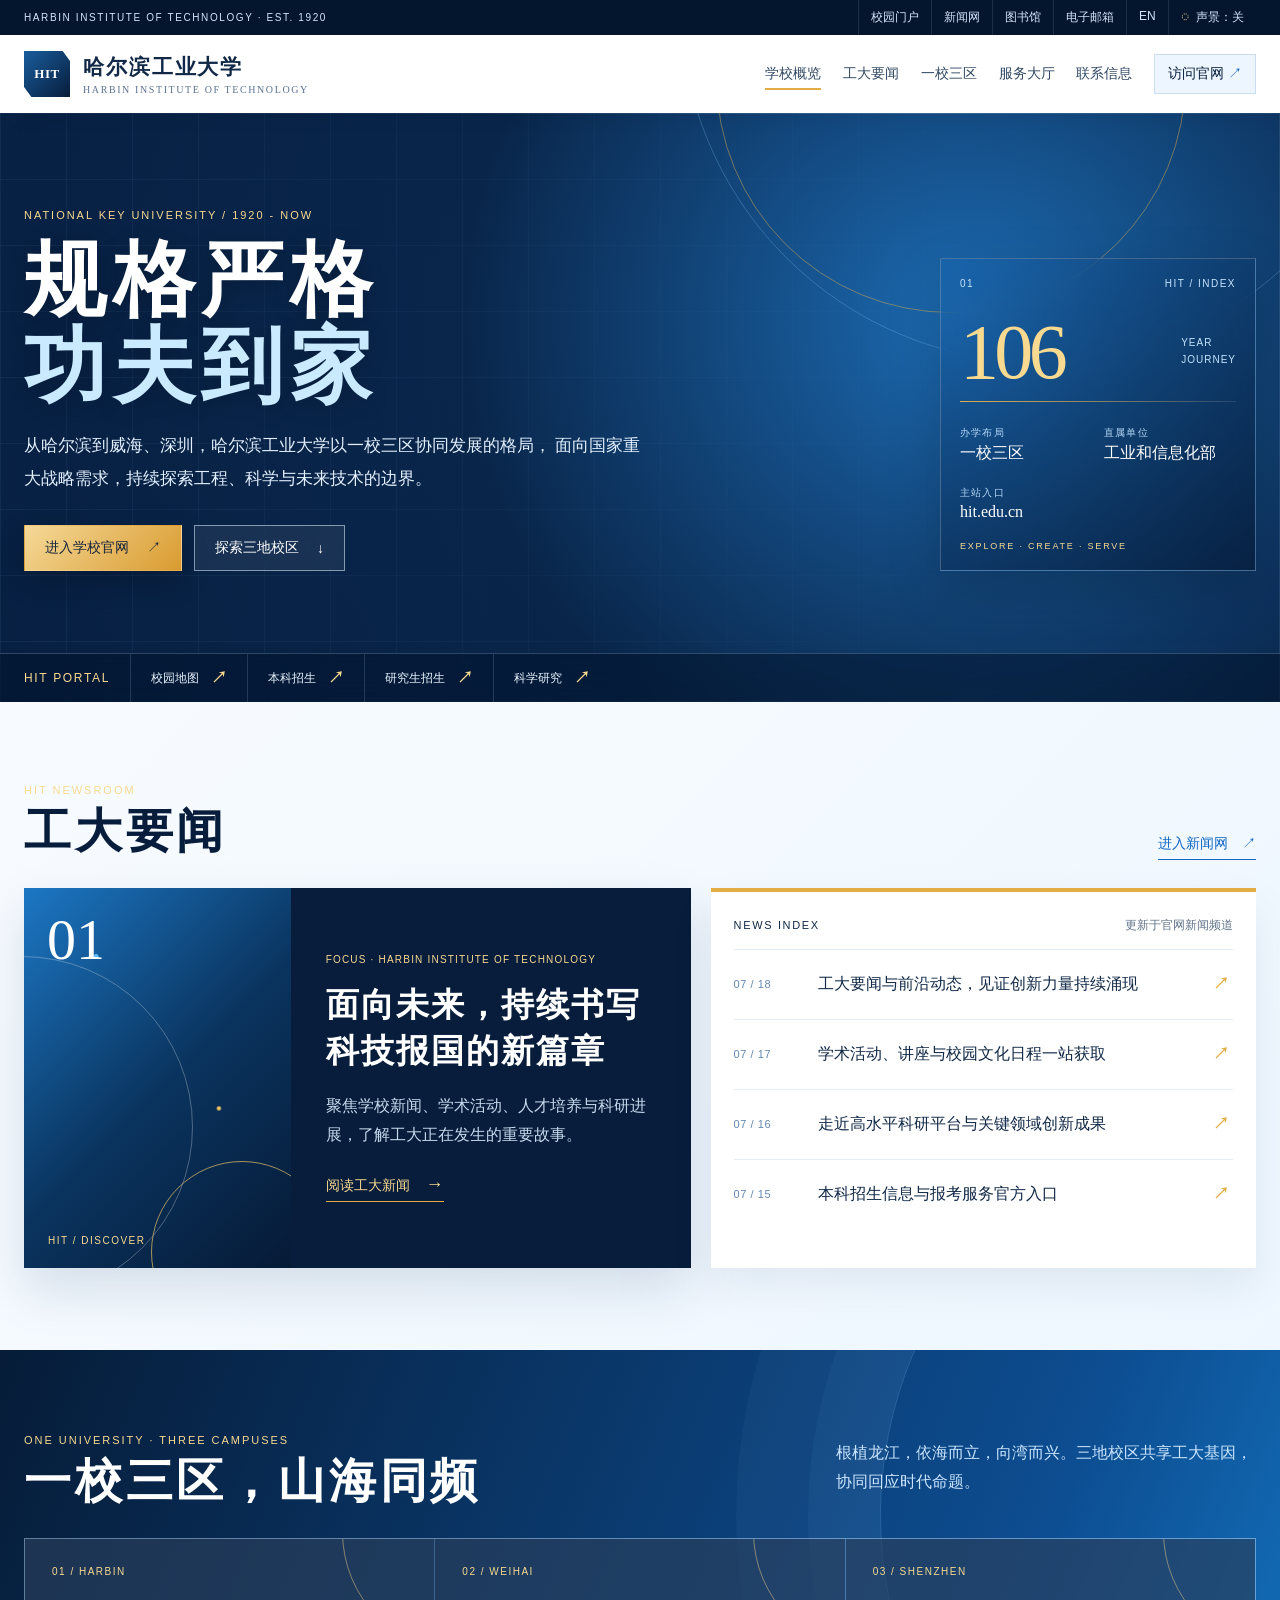
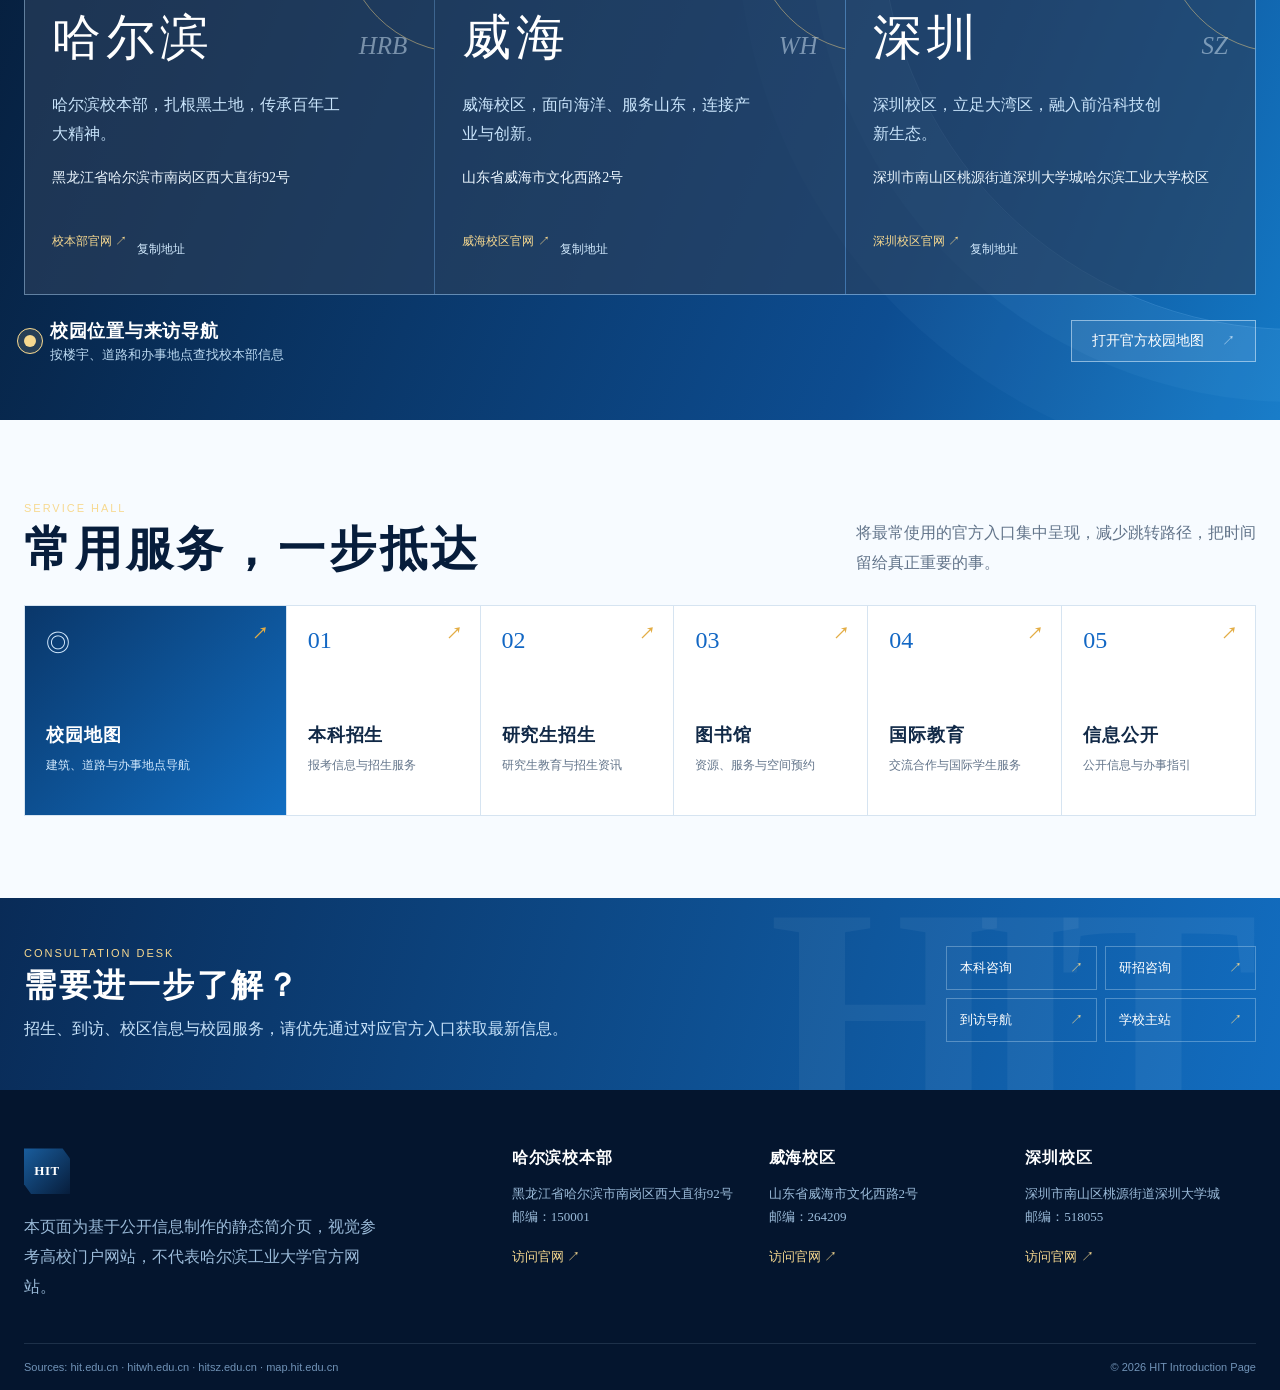
==== commit cef74f77: "feat: add opt-in campus sound cues" ====
--- a/index.html
+++ b/index.html
@@ -24,6 +24,9 @@
           <a href="https://lib.hit.edu.cn/" target="_blank" rel="noreferrer">图书馆</a>
           <a href="https://mail.hit.edu.cn/" target="_blank" rel="noreferrer">电子邮箱</a>
           <a href="https://en.hit.edu.cn/" target="_blank" rel="noreferrer">EN</a>
+          <button class="sound-toggle" type="button" aria-pressed="false" aria-label="开启页面提示音">
+            <span aria-hidden="true">◌</span> 声景：关
+          </button>
         </nav>
       </div>
     </div>
--- a/style.css
+++ b/style.css
@@ -50,8 +50,10 @@
 }
 .service-bar p { margin: 0; font-size: 10px; letter-spacing: .16em; }
 .service-bar nav { display: flex; align-items: stretch; }
-.service-bar a { padding: 9px 12px; border-left: 1px solid rgba(216, 238, 255, .12); transition: color .2s, background .2s; }
-.service-bar a:hover { color: var(--gold-300); background: rgba(255,255,255,.06); }
+.service-bar a, .sound-toggle { min-height: 34px; padding: 9px 12px; border: 0; border-left: 1px solid rgba(216, 238, 255, .12); color: inherit; background: transparent; font-family: var(--sans); font-size: inherit; cursor: pointer; transition: color .2s, background .2s; }
+.service-bar a:hover, .sound-toggle:hover, .sound-toggle.is-enabled { color: var(--gold-300); background: rgba(255,255,255,.06); }
+.sound-toggle span { display: inline-block; margin-right: 4px; color: var(--gold-300); font-size: 15px; line-height: 0; vertical-align: -1px; }
+.sound-toggle.is-enabled span { animation: sound-glow 1.8s ease-in-out infinite; }
 
 .site-header { position: sticky; top: 0; z-index: 30; box-shadow: 0 2px 18px rgba(4,21,46,.08); background: rgba(255,255,255,.96); backdrop-filter: blur(12px); }
 .portal-header { display: flex; min-height: 78px; align-items: center; justify-content: space-between; gap: 26px; }
@@ -237,6 +239,7 @@
 [data-reveal]:nth-child(2) { transition-delay: .08s; }
 [data-reveal]:nth-child(3) { transition-delay: .16s; }
 @keyframes pulse { from { opacity: .9; transform: scale(.65); } to { opacity: 0; transform: scale(1.7); } }
+@keyframes sound-glow { 50% { text-shadow: 0 0 9px var(--gold-300); transform: scale(1.18); } }
 
 @media (max-width: 1060px) {
   .portal-nav { gap: 15px; }
@@ -250,6 +253,7 @@
   :root { --shell: min(100% - 32px, 680px); }
   .service-bar-inner { justify-content: center; }
   .service-bar p, .service-bar a:nth-child(2), .service-bar a:nth-child(3), .service-bar a:nth-child(4) { display: none; }
+  .sound-toggle { padding-inline: 10px; }
   .site-header { position: relative; }
   .portal-header { min-height: 66px; }
   .brand-mark { width: 39px; height: 39px; font-size: 11px; }
